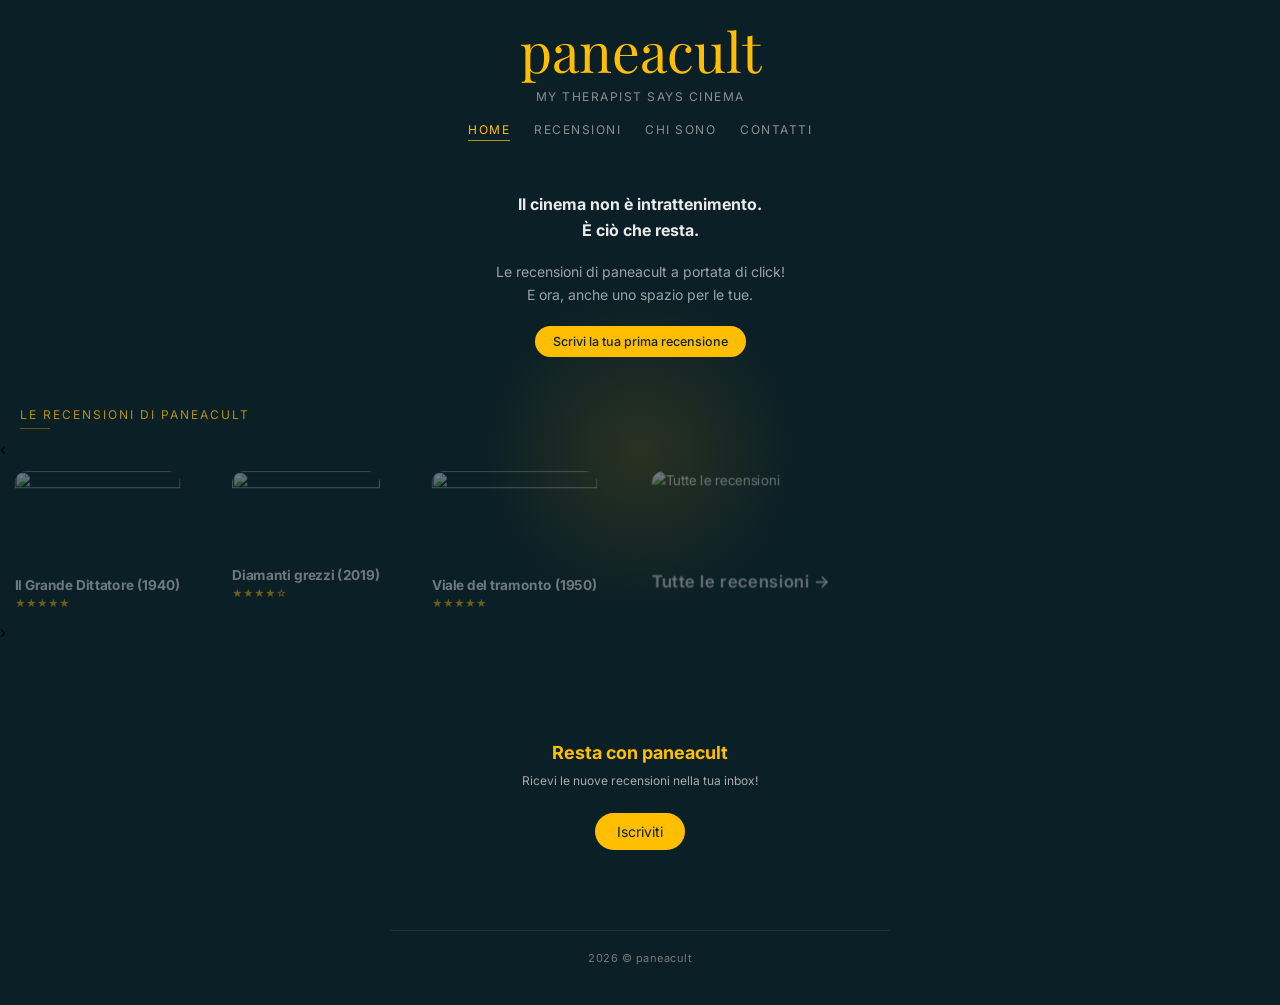
==== index.html @ af1a0826 "Update index.html" ====
<!DOCTYPE html>
<html lang="it">
<head>
<meta charset="UTF-8">
<meta name="viewport" content="width=device-width, initial-scale=1.0">

<title>paneacult</title>
  
<link rel="stylesheet" href="style.css?v=999">
  
<link rel="stylesheet" href="https://cdnjs.cloudflare.com/ajax/libs/font-awesome/6.5.0/css/all.min.css">
<link href="https://fonts.googleapis.com/css2?family=Playfair+Display:wght@300;400;600&family=Inter:wght@300;400&display=swap" rel="stylesheet">
<!-- Open Graph -->
<meta property="og:title" content="paneacult – scrittura e cinema">
<meta property="og:description" content="Recensioni cinematografiche tra estetica, emozioni e attualità.">
<meta property="og:image" content="https://paneacat.github.io/paneacult.github.io/logo.png">
<meta property="og:url" content="https://paneacat.github.io/paneacult.github.io/index.html">
<meta property="og:type" content="website">
  
<link rel="manifest" href="manifest.json">
<meta name="theme-color" content="#0b1f26">
<meta name="apple-mobile-web-app-capable" content="yes">
<meta name="apple-mobile-web-app-status-bar-style" content="black-translucent">
  
<!-- Twitter (usato anche da alcune app) -->
<meta name="twitter:card" content="summary_large_image">
</head>

<body class="home">

<!-- HEADER -->
<header class="site-header">
  <a href="index.html" class="logo">paneacult</a>
  <p class="logo-subtitle">my therapist says cinema</p>

  <nav class="menu">
    <a href="index.html"class="active">Home</a>
    <a href="archivio.html">Recensioni</a>
    <a href="featured.html">Chi sono</a>
    <a href="contatti.html">Contatti</a>
  </nav>
</header>

<!-- BANNER -->

<section class="hero">
  <div class="container">
  <h1>
      Il cinema non è intrattenimento.<br>
      È ciò che resta.
    </h1>

    <p class="hero-sub">
      Le recensioni di paneacult a portata di click!<br>
      E ora, anche uno spazio per le tue.
    </p>

    <div class="hero-cta">
      <a href="#">Scrivi la tua prima recensione</a>
    </div>

  </div>
</section>

  <p class="section-label">Le recensioni di paneacult</p>
  
<!-- SLIDER -->
<div class="slider-area">
  <button class="slider-btn prev">‹</button>
  <div class="slider" id="slider">

    <!-- CARD 1 -->
    <a href="dittatore.html" class="slide-card">
      <img src="img/dittatore.png">
      <div class="slide-info">
        <h3>Il Grande Dittatore (1940)</h3>
        <p>★★★★★</p>
      </div>
    </a>

    <!-- CARD 2 -->
    <a href="uncut.html" class="slide-card">
      <img src="img/uncut.png">
      <div class="slide-info">
        <h3>Diamanti grezzi (2019)</h3>
        <p>★★★★☆</p>
      </div>
    </a>

    <!-- CARD 3 -->
    <a href="tramonto.html" class="slide-card">
      <img src="img/viale-del-tramonto.jpg">
      <div class="slide-info">
        <h3>Viale del tramonto (1950)</h3>  
        <p>★★★★★</p>
      </div>
    </a>

    <!-- CARD 4 -->  
  <a href="archivio.html" class="slide-card slide-card-cta">
  <img src="img/cinema.png" alt="Tutte le recensioni">

  <div class="cta-overlay">
    <span>Tutte le recensioni →</span>
  </div>
  </a>
    </div>
  <button class="slider-btn next">›</button>
</div>
  </div>


<!-- NEWSLETTER -->
<div class="container">
  <section class="newsletter">
    <div class="newsletter-inner">
      <h2>Resta con paneacult</h2>
      <p>Ricevi le nuove recensioni nella tua inbox!</p>
      <a href="#" class="newsletter-btn">Iscriviti</a>
    </div>
  </section>
</div>

<!-- FOOTER -->
<footer>
  <p>2026 © paneacult</p>
</footer>

<script src="script.js"></script> 

</body>
</html>
---- style.css ----
html {
overflow-y: scroll;
-webkit-font-smoothing: antialiased;
-moz-osx-font-smoothing: grayscale;
}

/* ===== RESET ===== */

*,
*::before,
*::after {
  box-sizing: border-box;
  margin: 0;
  padding: 0;
}

/* Evita comportamenti strani delle immagini */
img {
  max-width: 100%;
  display: block;
}

/* Rimuove stile liste */
ul, ol {
  list-style: none;
}

/* Rimuove stile bottoni */
button {
  background: none;
  border: none;
  font: inherit;
  cursor: pointer;
}

/* ===== VAR ===== */
:root {
--bg: #0b1f26;
--gold: #ffbf00;
--text: #eaeaea;
--muted: #aaa;
}  

.home-intro {
  padding: 20px;
  margin-top: 10px; /* 👈 prima era più lontano */
}

.home-intro h2 {
  font-family: 'Playfair Display', serif;
  font-size: 22px;
  color: var(--text);
}

.home-intro p {
  font-size: 12px;
  letter-spacing: 2px;
  color: var(--gold);
  margin-top: 6px;
}
.home-cinema {
  margin: 0 auto;
  max-width: 1200px; /* prima 1100 */
  margin-top: 40px;
  margin-left: auto;
  margin-right: auto;
  }

.hero {
  text-align: center;
  padding: 0 20px;
  margin: 20px auto 30px;
}

.hero h1 {
  font-size: 16px;
  line-height: 1.6;
  text-align: center;
}
.hero .container {
  display: flex;
  flex-direction: column;
  align-items: center;
}

/* sottotesto */
.hero-sub {
  margin-top: 18px;
  max-width: 420px;
  font-size: 14px;
  color: #9aa3a8;
  line-height: 1.6;
  text-align: center;
}

/* bottone */
.hero-cta {
  margin-top: 20px;
  display: flex;
  justify-content: center;
}
.hero p {
  text-align: center;
}


.hero-cta a {
  display: inline-block;
  padding: 8px 18px;
  font-size: 12.5px;
  border-radius: 20px;
  background: var(--gold);
  color: #0b1f26;
  font-weight: 500;
  text-decoration: none;
}

.hero-cta:hover {
  transform: translateY(-2px);
  background: #ffd54a;
}

.section-label {
  margin-top: 50px;
  margin-bottom: 10px;

  padding-left: 20px;

  font-size: 12px;
  letter-spacing: 2px;
  text-transform: uppercase;

  color: var(--gold);
  opacity: 0.7;
}

.section-label::after {
  content: "";
  display: block;
  width: 30px;
  height: 1px;
  background: var(--gold);
  margin-top: 6px;
  opacity: 0.5;
}

/* ===== SLIDER ===== */
.slider {
  display: flex;
  gap: 24px;
  overflow-x: auto;
  scroll-snap-type: x mandatory;  
  scroll-behavior: smooth;
  -webkit-overflow-scrolling: touch;
}
.slider-wrapper {
  overflow: visible; /* 🔥 non hidden */
}

.slider::-webkit-scrollbar {
  display: none;
}

.slide-info {
  margin-top: 14px;
}

.slide-info h3 {
  font-size: 16px;
  color: #ffffff; /* 👈 bianco */
  margin-top: 12px; /* 👈 stacca dall'immagine */
}

.slide-info p {
  font-size: 12px;
  color: var(--gold); /* 👈 giallo */
  margin-top: 4px;
}

/* CARD */
.slide-card,
.slide-card-cta {
  scroll-snap-align: center;
  transition: all 0.4s ease;
}

/* CINEMA EFFECT */
.slide-card,
.slide-card-cta {
  opacity: 0.4;
  transform: scale(0.85);
}

.slide-card.is-active,
.slide-card-cta.is-active {
  opacity: 1;
  transform: scale(1);
  z-index: 2;
}

/* IMMAGINI */
.slide-card img,
.slide-card-cta img {
  width: 100%;
  aspect-ratio: 16 / 9;
  object-fit: cover;
  border-radius: 14px;
}
.slide-card-cta .cta-overlay {
  font-size: 20px;
  font-weight: 600;
  letter-spacing: 0.5px;
  backdrop-filter: blur(2px);
}


/* ===== BASE ===== */
body {
font-family: 'Inter', sans-serif;
background: var(--bg);
color: var(--text);
padding-top: 13px;
}

/* ===== LINK ===== */
a {
text-decoration: none;
color: var(--text);
}

a:hover {
color: var(--gold);
}

/* ===== HEADER ===== */

.site-header {
position: relative;
z-index: 10;
padding-bottom: 15px;
}

.menu {
flex-wrap: wrap;
}

.logo {
font-family: 'Playfair Display', serif;
font-size: 55px;
color: var(--gold);
display: block;
text-align: center;
margin: 0 auto 18px;
  margin-bottom: 14px;
}

.menu {
display: flex;
justify-content: center;
gap: 24px;
margin-bottom: 20px;
}

.menu a {
font-size: 12px;
letter-spacing: 1.5px;
color: var(--muted);
text-transform: uppercase;
position: relative;
opacity: 0.8;
}

.menu a.active {
color: var(--gold);
opacity: 1;
}

.subtitle {
  font-weight: 300;
  max-width: 520px;
  margin: 8px 0 16px;
  letter-spacing: 0.2px;
  font-size: 16px;
  line-height: 1.4;
  color: #9aa3a8;
  margin-top: 8px;
}

.series {
  font-size: 0.85rem;
  letter-spacing: 2px;
  text-transform: uppercase;
  color: var(--gold);
  opacity: 0.8;
  margin-bottom: 18px;
}

.empty-state {
  display: none;
  text-align: center;
  margin: 120px auto 80px;
  padding: 0 20px;
  font-family: 'Playfair Display', serif;
  font-size: 18px;
  line-height: 1.6;
  color: #ddd;
  letter-spacing: 0.3px;
  opacity: 0;
  filter: blur(6px);
  transform: translateY(10px);
  transition: 
    opacity 0.6s ease,
    filter 0.6s ease,
    transform 0.6s ease;
}

/* quando appare */
.empty-state.show {
  opacity: 1;
  filter: blur(0);
  transform: translateY(0);
}

/* stellina */
.empty-state .star {
  color: var(--gold);
  margin-left: 8px;
  text-shadow:
    0 0 6px rgba(255,191,0,0.4),
    0 0 14px rgba(255,191,0,0.25);
}

.menu a.active::after {
content: "";
position: absolute;
height: 1px;
width: 100%;
background: var(--gold);
bottom: -4px;
left: 0;
opacity: 0.7;
}

.menu a:hover {
color: var(--gold);
}

.menu a:hover::after {
content: "";
position: absolute;
height: 1px;
width: 100%;
background: var(--gold);
bottom: -4px;
left: 0;
opacity: 0.7;
}

.menu a::after {
content: "";
position: absolute;
height: 1px;
width: 0;
background: var(--gold);
bottom: -4px;
left: 0;
transition: 0.3s;
}

.social {
display: flex;
justify-content: center;
gap: 16px;
margin: 15px 0;
}

.social a:hover {
color: var(--gold);
transform: translateY(-2px);
}

.section {
  margin-top: 40px;
  margin-bottom: 40px;
}

.genre-bar {
  border: none;
  padding: 0;
  margin: 16px 0 28px;
  font-size: 13px;
  text-transform: uppercase;
  letter-spacing: 1px;
  color: #888;
  opacity: 0.7;
}

.genre-bar::before {
  content: "Genere — ";
  color: #555;
}

.hero::before 
{content: "";
position: absolute;
width: 320px;
height: 320px;
border-radius: 50%;
pointer-events: none;
background: radial-gradient(
circle,
rgba(255,191,0,0.12) 0%,
transparent 70%
);
top: 50%;
left: 50%;
transform: translate(-50%, -50%);
z-index: 0;
}
.
/* ===== GRID ===== */
.grid {
display: grid;
gap: 40px;
margin-top: 20px;
}

/* ===== FILTRI ===== */

.filtri {
  display: flex;
  flex-direction: column;
  align-items: center;
  gap: 14px;
  margin: 30px auto;
}

/* righe */
.filtri-row {
  display: flex;
  justify-content: center;
  gap: 12px;
  flex-wrap: wrap;
  width: 100%;
  max-width: 900px; /* 🔥 fondamentale */
}

/* bottoni */
.filtro {
  padding: 8px 16px;
  font-size: 12px;
  border-radius: 999px;
  background: transparent;
  color: #aaa;
  border: 1px solid rgba(255,255,255,0.25);
  transition: all 0.2s ease;
}

.filtro.attivo {
  background: var(--gold);
  color: #0b1f26;
  border-color: var(--gold);
}

.filtro:not(.attivo):hover {
  border-color: var(--gold);
  color: var(--gold);
  background: rgba(255,191,0,0.1);
}
/* ===== CARD ===== */
.card {
  position: relative;
  margin: 0;
  border-radius: 0; /* 🔥 via curve */
  background: transparent;
  box-shadow: none;
}

.card img {
  width: 100%;
  object-fit: cover;
}
.card::after {
  display: none;
  content: "";
  position: absolute;
  inset: 0;
  background: linear-gradient(
    to top,
    rgba(0,0,0,0.7),
    rgba(0,0,0,0.1)
  );
  z-index: 1; /* 🔥 fondamentale */
}

/* quando sparisce */
.card.hide {
  opacity: 0;
  transform: translateY(10px);
  pointer-events: none;
  display: none;
}

/* quando appare */
.card.show {
  opacity: 1;
  transform: translateY(0);
}

/* hover */

.card:hover img {
transform: scale(1.03);
}

.card:hover .card-info h3 {
opacity: 0.85;
transform: translateY(-2px);
transition: 0.2s ease;
}

.card:hover p {
color: #ccc;
}

/* ===== CARD TEXT ===== */
.card-info {
  position: static; 
  bottom: 12px;   /* 🔥 invece di margin-bottom */
  left: 12px;
  z-index: 2;
  color: white;
  margin-top: 6px;
  text-align: left;
  padding-top: 0;
}

/* TITOLO */
.card-info h3 {
  margin: 0; /* 🔥 reset totale */
  margin-bottom: 2px; /* attaccato al regista */
  line-height: 1.2;
}

/* REGISTA */
.card-info p {
  margin: 0;
  margin-top: 0; /* 🔥 niente stacco */
  line-height: 1.2;
  color: var(--gold);
}

/* ===== LAYOUT ===== */
.container {
max-width: 1100px;
margin: 0 auto;
padding: 0 20px;
margin-bottom: 6px;
overflow: visible;
}


.archivio-grid {
  display: grid;
  grid-template-columns: repeat(3, 1fr); /* 🔥 TRE IN FILA */
  gap: 24px;
}

.archivio-grid .card img {
  aspect-ratio: 1 / 1; /* 🔥 quadrato */
  border-radius: 10px;
}

.archivio-grid h3 {
font-weight: 500;
color: var(--gold);
margin-top: 10px;
}

.archivio-grid p {
font-size: 14px;
color: #aaa;
}


.archivio-grid .card {
  position: relative;
  display: block;
}

/* TOGLI OVERLAY CINEMATICO */
.archivio-grid .card::after {
  display: none;
}

/* TESTO TORNA SOTTO */
.archivio-grid .card-info {
  position: static;
  margin-top: 8px;
}

/* STELLINE SOPRA AL TESTO */
.archivio-grid .rating {
  position: static;
  margin-top: 6px;
  margin-bottom: 4px;
}

.archivio-grid .card img {
width: 100%;
aspect-ratio: 1 / 1;
object-fit: cover;
border-radius: 10px;
}

.contact-container::before {
content: "";
display: block;
width: 40px;
height: 1px;
background: var(--gold);
margin: 0 auto 20px;
opacity: 0.6;
}


.contact-intro {
font-family: 'Playfair Display', serif;
font-size: 22px;
color: var(--gold);
margin-bottom: 10px;
letter-spacing: 0.5px;
}

.contact-sub {
font-size: 18px;
color: #aaa;
margin-bottom: 20px;
}

.contact-email {
display: inline-block;
margin: 25px 0;
font-size: 16px;
color: var(--gold);
border-bottom: 1px solid rgba(255,191,0,0.4);
padding-bottom: 2px;
transition: 0.2s ease;
}

.contact-email:hover {
border-color: var(--gold);
}

.contact-mail::after {
content: "";
position: absolute;
left: 0;
bottom: -2px;
width: 0;
height: 1px;
background: var(--gold);
transition: width 0.3s ease;
}

.contact-mail:hover::after {
width: 100%;
}

.contact-extra {
margin-top: 20px;
font-size: 18px;
color: #777;
}
.contact-extra a {
color: var(--gold);
text-decoration: none;
border-bottom: 1px solid rgba(255,191,0,0.3);
transition: 0.2s ease;
}

.contact-extra a:hover {
border-color: var(--gold);
}
.contact-container {
margin: 130px auto 60px;
text-align: center;

}

/* ===== NEWSLETTER ===== */

.newsletter {
margin: 100px auto 80px;
padding: 0 20px;
text-align: center;
}

.newsletter-inner {
max-width: 420px;
margin: 0 auto;
display: flex;
flex-direction: column;
align-items: center;
}

.newsletter h2 {
color: var(--gold);
font-size: 18px;
margin-bottom: 10px;
}

.newsletter p {
font-size: 12px;
color: #aaa;
margin-bottom: 25px;
}

.newsletter-btn {
display: inline-block;
padding: 10px 22px;
border-radius: 24px;
background: var(--gold);
color: #0b1f26;
font-size: 14px;
}

/* link archivio */
.newsletter-link {
margin-top: 20px;
}

.newsletter-link a {
font-size: 13px;
color: #aaa;
}

.newsletter-link a:hover {
color: var(--gold);
}

footer {
margin: 60px auto 30px;
padding: 20px 20px 10px;
text-align: center;
font-size: 11px;
color: #777;
letter-spacing: 0.5px;
border-top: 1px solid rgba(255,255,255,0.08);
max-width: 500px;
}

.review-hero {
  border-radius: 16px;
  position: relative;
}

.review-hero img {
  width: 100%;
  height: 320px;
  object-fit: cover;
  display: block;
}

.review-hero::after {
  content: "";
  position: absolute;
  bottom: 0;
  left: 0;
  width: 100%;
  height: 60%;
  background: linear-gradient(
    to bottom,
    rgba(11, 31, 38, 0) 0%,
    rgba(11, 31, 38, 0.9) 100%
  );
}

.review-container {
  max-width: 900px; /* uguale alla barra */
  margin: 0 auto;
  padding: 0 24px;
  margin-top: 20px;
}

.review-container h1 {
font-family: 'Playfair Display', serif;
font-size: 28px;
color: var(--gold);
margin-top: 13px;
}

.review-container p {
  margin-bottom: 18px;
}
.review-container .back-archivio {
  text-align: center;
}

.meta {
  margin-top: 6px;
  margin-bottom: 4px;
  font-size: 14px; 
  color: #aaa;
}

.genere {
  margin-bottom: 10px;
 font-size: 13px; 
  font-size: 11px;
  border-radius: 999px;
  border: 1px solid rgba(255,255,255,0.2);
  color: #777;
  transition: 0.2s;
  padding: 9px 18px;
}

.genere.attivo {
  background: var(--gold);
  color: #0b1f26;
  border-color: var(--gold);
}

.genere:not(.attivo):hover {
  color: var(--gold);
  border-color: var(--gold);
}
.review-text {
max-width: 650px;
  font-size: 17px;
  line-height: 1.9;
  color: #ddd;
  }

.review-text p {
margin-bottom: 20px;
}

/* ===== HOME CINEMATICA ===== */
.home .card {
  padding-bottom: 10px;
  border-bottom: 1px solid rgba(255,255,255,0.05);
  margin-bottom: 20px;
}
.home-grid {
 gap: 30px;
  max-width: 700px;
  margin: 0 auto;
}

.home .card img {
  aspect-ratio: 16 / 9; /* 🎬 cinematico */
  border-radius: 12px;
}

.home-grid .card img {
border-radius: 6px
}

.home .card-info h3 {
font-size: 22px;
}

.home .card-info p {
font-size: 14px;
}

.review-rating {
  position: static;
  bottom: 45px;
  left: 16px;
  z-index: 2;
  color: var(--gold);
  font-size: 16px;
  margin: 10px 0 20px;
  letter-spacing: 2px;
}

.rating {
  margin-top: 6px;
  margin-bottom: 4px; /* 🔥 meno spazio sotto */
  display: block;
  color: var(--gold);
}

.firma-review {
  margin: 22px 0 28px;
}

.firma-review img {
width: 240px; /* 👈 più grande */
  max-width: 80%;
  display: block;
  opacity: 0.9;
  filter: brightness(0) invert(1);
}

.back-archivio {
  text-align: center;
  margin: 25px 0 10px;
}

.back-archivio a {
  display: inline-block;
  font-size: 13px;
  color: #888;
  border-bottom: 1px solid rgba(255,255,255,0.2);
  padding-bottom: 2px;
}

.back-archivio a:hover {
color: var(--gold);
border-color: var(--gold);
}

.about {
  max-width: 1000px;
  margin: 80px auto;
  padding: 0 20px;
  align-items: center;
  gap: 60px;
}

.about img {
width: 100%;
max-width: 200px;
display: block;
margin: 30px auto;
}
  
.about-hero img {
  width: 200px;
  height: 200px;
  object-fit: cover;
  object-position: center 25%;
  border-radius: 50%;
  transform: translateY(20px); /* 👈 QUI */
  filter: grayscale(100%);
  transition: 0.3s ease;
  box-shadow:
    0 0 25px rgba(255,191,0,0.2),
    0 0 60px rgba(255,191,0,0.08);
}
  
.about-hero img:hover {
filter: grayscale(0%);
box-shadow:
0 0 30px rgba(255,191,0,0.25),
0 0 80px rgba(255,191,0,0.1);
}
  
.about-grid {
  display: grid;
  grid-template-columns: 220px 1fr;
  gap: 40px;
  align-items: center;
  max-width: 800px;
  margin: 60px auto 0;
}

.about-hero {
  display: flex;
  justify-content: center;
}

.about-container {
  display: flex;
  flex-direction: column;
  justify-content: flex-end;
}

.about-container p {
font-size: 14px;
line-height: 1.6;
color: #aaa;
margin-bottom: 10px;
}

  
.about-container .intro {
  color: var(--gold);
  font-size: 18px;
  line-height: 1.4;
  margin-bottom: 16px;
}

/* nome */
.about-container .firma {
color: #fff;
}

.about-container .line {
  display: inline-block;
  margin-top: 4px;
}

.about-container p:last-of-type {
margin-bottom: 4px;
}

.firma-manifesto {
margin: 100px auto 0;
max-width: 600px;
margin-top: 20px !important;
}

/* FIRMA centrata */
.firma-img {
display: block;
filter: brightness(0) invert(1);
transform: rotate(-1deg);
margin: 6px auto 0;
margin-top: 0 !important;
  opacity: 0.8;
  width: 240px;   /* 👈 aumenta qui */
  max-width: 80%;
}

.firma-manifesto p {
font-family: 'Playfair Display', serif;
font-size: 20px;
line-height: 1.6;
margin-bottom: 20px;
}

/* firma */
.firma-manifesto span {
display: block;
font-size: 14px;
color: var(--gold);
opacity: 0.8;
letter-spacing: 1px;
}
.social-icon img {
width: 18px;
opacity: 0.8;
transition: 0.2s;
}

.social-icon img:hover {
opacity: 1;
}
.end-link {
text-align: center;
margin: 60px 0 20px;  
font-size: 18px;
  letter-spacing: 1px;
  color: #aaa;
}

.end-link a {
font-size: 13px;
color: #aaa;
border-bottom: 1px solid rgba(255,255,255,0.2);
transition: 0.2s ease;
}

.end-link a:hover {
color: var(--gold);
border-color: var(--gold);
}
/* stato iniziale nascosto */
.card.hidden {
opacity: 0;
transform: translateY(20px);
}

/* animazione quando appare */
.card.show {
opacity: 1;
transform: translateY(0);
transition: opacity 0.5s ease, transform 0.5s ease;
}

.load-more {
  display: flex;
  justify-content: center; /* 🔥 centrato */
  margin: 30px 0 10px;
}

#loadMoreBtn {
background: transparent;
border: 1px solid rgba(255,255,255,0.2);
color: #aaa;
padding: 8px 16px;
font-size: 12px;
border-radius: 20px;
transition: 0.2s ease;
}

#loadMoreBtn:hover {
border-color: var(--gold);
color: var(--gold);
}

.watch {
  margin-bottom: 20px;
  font-size: 15px;
}

.watch a {
  display: inline-block;
  margin-left: 6px;
  padding: 4px 12px;
  border-radius: 14px;
  background: rgba(255,191,0,0.15);
  color: var(--gold) !important;
  font-size: 13px;
  transition: 0.2s ease;
}

.watch a:hover {
  background: rgba(255,191,0,0.25);
}

.review-hero::after {
  content: none !important;
}

.logo {
  margin-bottom: 6px; /* 👈 prima era tipo 14px */
}

.logo-subtitle {
  text-align: center;
  font-size: 12px;
  letter-spacing: 1.5px;
  text-transform: uppercase;
  color: var(--muted);
  margin-top: -4px; /* avvicina al titolo */
  margin-bottom: 18px;
  opacity: 0.8;
}

.hero-kicker {
  text-align: center;
  font-size: 13px;
  letter-spacing: 2px;
  text-transform: uppercase;
  color: var(--gold);
  opacity: 0.8;
  margin-bottom: 12px;
}

.hero-kicker::after {
  content: "";
  display: block;
  width: 40px;
  height: 1px;
  background: var(--gold);
  margin: 8px auto 0;
  opacity: 0.6;
}
/* ===== FILTRI ===== */

.filtri-row.top { 
  margin-bottom: 6px;
}

.filtri-row.bottom {
  max-width: 800px;
}

/* nasconde scrollbar (opzionale) */
.filtri-row.generi::-webkit-scrollbar {
  display: none;
}

.filtri-row.generi .filtro {
  flex: 0 0 auto;
}


/* ===== HOME GRID ===== */

/* Desktop (default) */
.home .home-grid {
  display: grid;
  grid-template-columns: repeat(3, 1fr); /* 3 colonne pulite */
  gap: 20px;
}




/* ===== MOBILE ===== */
@media (max-width: 599px) {

  /* ===== HOME ===== */
.about-grid {
    display: flex;
    flex-direction: column; /* 🔥 impila */
    align-items: center;
    gap: 30px;
  }

  .about-hero {
    justify-content: center;
  }

  .about-hero img {
    transform: none; /* 🔥 toglie spostamento */
    margin-bottom: 10px;
  }

  .about-container {
    text-align: center; /* 🔥 centra testo */
    align-items: center;
    max-width: 300px;
  }

  .about-container p {
    text-align: center;
  }

  .about-container .intro {
    text-align: center;
  }
  
  .menu {
    flex-wrap: wrap;
    gap: 10px;
  }

  .menu a {
    font-size: 10px;
    letter-spacing: 0.8px;
  }

  .home .section {
    padding: 0 14px;
  }

  .site-header {
    padding-top: 15px;
  }

  .break-desktop {
    display: inline;
  }
  .archivio-grid {
    grid-template-columns: repeat(2, 1fr);
    padding: 0 14px;
    display: grid;
    gap: 24px;
  }

  .home .card img {
    width: 100%;
    aspect-ratio: 16 / 9;
    object-fit: cover;
    border-radius: 14px;
  }

  .home .card-info {
    margin-top: 10px;
  }

  .home .card-info h3 {
    font-size: 20px;
    line-height: 1.3;
    color: var(--gold);
  }

  .home .card-info p {
    font-size: 13px;
    opacity: 0.8;
  }

  .card-info {
    margin-top: 12px;
  }

  .archivio-grid .card-info h3 {
    font-size: 14px;
    line-height: 1.3;
  }

  .archivio-grid .card-info p {
    font-size: 11px;
  }

  .rating {
    letter-spacing: 1.5px;
    margin-top: 6px;
    font-size: 15px;
    margin-bottom: 4px;
  }

  .archivio-grid .rating {
    font-size: 11px;
    letter-spacing: 1px;
  }

  .archivio-grid .card img {
    aspect-ratio: 1 / 1;
    object-fit: cover;
    border-radius: 10px;
  }

  /* ===== NEWSLETTER ===== */

  .review-container {
    margin-top: 20px;
    padding: 0 16px;
  }

.logo-subtitle {
  font-size: 10px;
  letter-spacing: 1.5px;
  margin-top: -3px;
  }
  
  .hero-kicker {
  font-size: 10px;
  letter-spacing: 1.5px;
  margin-bottom: 10px;
  }

.filtri-row {
    flex-wrap: nowrap; /* 🔥 niente wrap */
    overflow-x: auto;  /* 🔥 scroll */
    justify-content: flex-start;
    padding-left: 14px;
  }

.filtri-row.bottom {
    flex-wrap: nowrap;
    overflow-x: auto;
    gap: 10px;
    padding-left: 14px;
  }

  .filtri-row.bottom::-webkit-scrollbar {
    display: none;
  }

  .filtri-row.bottom .filtro {
    flex: 0 0 auto;
  }

.filtri-row::-webkit-scrollbar {
    display: none;
  }

  .filtro {
    flex: 0 0 auto; /* 🔥 fondamentale */
  }

  .slider {
  scroll-padding-left: 16px;
  scroll-padding-right: 16px;
  padding-left: 16px;
  padding-right: 16px;
  gap: 16px;
  }
  
   .slide-card-cta:active {
    transform: scale(0.97);
  }
  
  .slide-card {
  opacity: 1;
}

.slide-card-cta {
  flex: 0 0 88%;
}
  
.slide-card:hover,
  .slide-card-cta:hover {
    transform: none;
  }
  
.slide-card-cta:hover .cta-overlay {
    background: rgba(11,31,38,0.55);
}
  
.slide-card-cta .cta-overlay {
  font-size: 20px;
  padding: 0 10px;
}
  .slide-card,
  .slide-card-cta {
    flex: 0 0 85%;
    opacity: 1;
    transform: none;
  }
  }
  /* evita layout “schiacciato” */
.container,
.section {
  width: 100%;
  max-width: 1200px;
  margin: 0 auto;
}

/* centratura contenuti ma con respiro */
body {
  omediaverflow-x: hidden;
}
}

/* ===== DESKTOP ===== */
@media (min-width: 900px) {

.break-desktop {
    display: block;
}
.menu a {
font-size: 13.5px;   
letter-spacing: 1.8px;
}
.archivio-grid {
  grid-template-columns: repeat(3, 1fr);
    max-width: 1250px; /* 🔥 più grande */
    margin: 0 auto;
    gap: 30px;
}
.archivio-grid .card img {
  aspect-ratio: 1 / 1;
}
  .archivio-grid .card-info h3 {
  font-size: 16px;
}

.archivio-grid .card-info p {
  font-size: 13px;
}

  .about-grid {
  display: grid;
  grid-template-columns: 220px 1fr;
  gap: 40px;
  align-items: center;
}

.about-container {
  margin: 0;
  margin-top: 40px;
  display: flex;
  flex-direction: column;
  justify-content: flex-end;
  height: 100%;
  max-width: 500px;
  text-align: left; /* 👈 TESTO ALLINEATO A SINISTRA */
}
  .about-hero {
  display: flex;
  justify-content: flex-start; /* 👈 SINISTRA */
   height: 100%;
  }
  
.about-hero img {
  width: 200px;
  height: 200px;
  object-fit: cover;
  object-position: center 25%; /* 🔥 faccia centrata */
  border-radius: 50%;
  margin: 0; /* 🔥 allineata al testo */
  filter: grayscale(100%);
  transition: 0.3s ease;
  box-shadow:
    0 0 25px rgba(255,191,0,0.2),
    0 0 60px rgba(255,191,0,0.08);
}

.about-hero img:hover {
  filter: grayscale(0%);
}
  
  
  .about-container p {
  margin-bottom: 12px;
  }

  .subtitle {
    max-width: 520px;
    font-size: 1.1rem;
  }
/* HOME → cinematica */
  
.home-grid {
    max-width: 1200px; /* 🔥 più presenza */
    margin: 0 auto;
    gap: 60px;
}
.home .card {
  margin-bottom: 10px;
}
  .home .card img {
    width: 100%;
    object-fit: cover;
    border-radius: 14px;
     aspect-ratio: 24/9;
    object-fit: cover;
  }
.hero {
    max-width: 800px;
    margin: 60px auto 80px;
  }

  .hero h1 {
    font-size: 28px;
  }

  .hero-kicker {
    font-size: 14px;
  }
  
.card-info h3 {
font-size: 26px;
color: var(--gold);
}

.card-info p {
font-size: 15px;
}

.rating {
font-size: 15px;
}
  
.site-header {
display: flex;
flex-direction: column;
align-items: center;
padding-top: 15px;
}
  
.newsletter {
  margin-top: 120px;
  }
  
.filtri {
    max-width: none; /* 🔥 IMPORTANTISSIMO */
  align-items: center;
  }
  
 .filtri-grid {
    grid-template-columns: repeat(6, auto); /* 🔥 qui si allinea */
  }

  .filtri-row {
  display: flex;
  justify-content: center;
  gap: 12px;
  flex-wrap: wrap; /* 🔥 TORNA NORMALE */
}

.filtri-row.top {
  margin-bottom: 6px;
}

.filtri-row.bottom {
  max-width: 800px; /* 🔥 controlla la larghezza */
}
  .filtri-row.generi::-webkit-scrollbar {
    display: none;                  /* Chrome */
  }
  
  .filtri-row.generi .filtro {
    flex: 0 0 auto;
}

/* ===== CINEMA DESKTOP ===== */
.slider-area {
  position: relative;
}

.slider {
  display: flex;
  gap: 24px;

  overflow-x: auto;
  scroll-snap-type: x mandatory;
  scroll-behavior: smooth;

  /* 🔥 esce dal container centrato */
  width: 100vw;
  margin-left: calc(50% - 50vw);

  /* 🔥 spazio per centrare la card */
  padding-left: calc(50vw - 200px);
  padding-right: calc(50vw - 200px);
}

.slider::-webkit-scrollbar {
  display: none;
}

.slide-card,
.slide-card-cta {
  display: block;

  flex: 0 0 400px;
  min-width: 400px;

  scroll-snap-align: center;

  opacity: 0.4;
  transform: scale(0.85);
  transition: all 0.35s ease;
}

.slide-card.is-active,
.slide-card-cta.is-active {
  opacity: 1;
  transform: scale(1);
}

/* ===== FRECCE ===== */

.slider-btn {
  position: absolute;
  top: 50%;
  transform: translateY(-50%);

  width: 44px;
  height: 44px;

  border-radius: 50%;
  border: 1px solid rgba(255,255,255,0.2);

  background: rgba(11,31,38,0.85);
  color: var(--gold);

  display: flex;
  align-items: center;
  justify-content: center;

  font-size: 24px;
  cursor: pointer;
  z-index: 5;

  transition: 0.2s;
}

.slider-btn.prev { left: 20px; }
.slider-btn.next { right: 20px; }

.slider-btn:hover {
  background: var(--gold);
  color: #0b1f26;
}
}
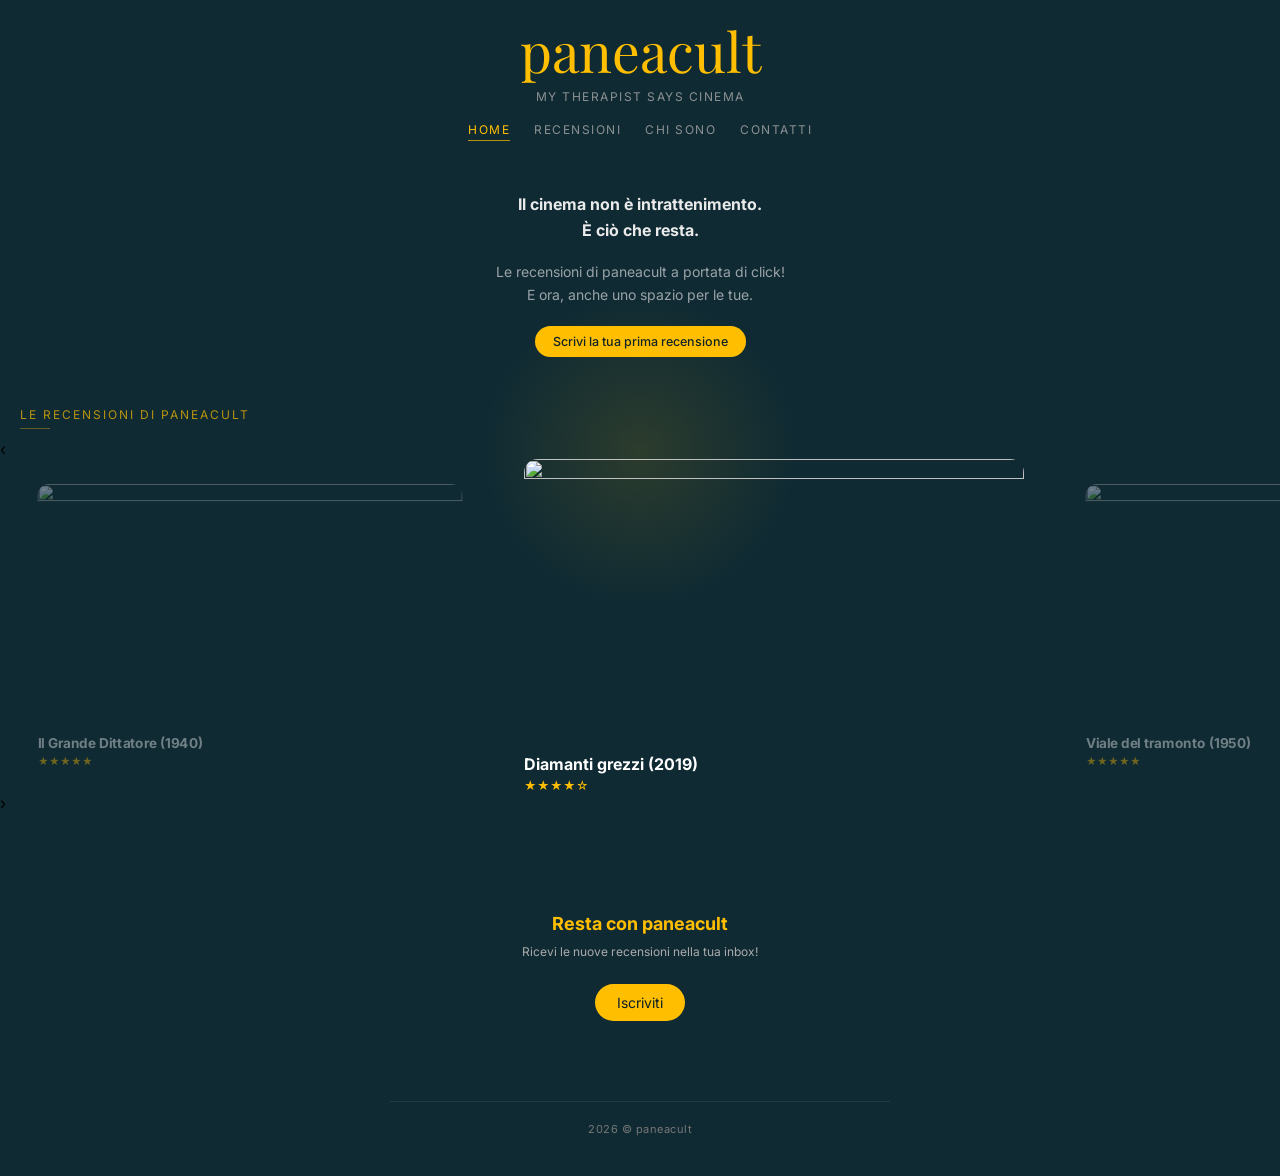
==== commit 751e0cbd: "Refactor slider area in index.html Updated slider area structure in index.html." ====
--- a/index.html
+++ b/index.html
@@ -65,7 +65,7 @@
   <p class="section-label">Le recensioni di paneacult</p>
   
 <!-- SLIDER -->
-<div class="slider-area">
+<div class="slider-wrapper">
   <button class="slider-btn prev">‹</button>
   <div class="slider" id="slider">
 
@@ -120,13 +120,13 @@
     </div>
   </section>
 </div>
-
 <!-- FOOTER -->
 <footer>
   <p>2026 © paneacult</p>
 </footer>
 
 <script src="script.js"></script> 
-
 </body>
 </html>
+
+
--- a/style.css
+++ b/style.css
@@ -152,9 +152,12 @@
   scroll-snap-type: x mandatory;  
   scroll-behavior: smooth;
   -webkit-overflow-scrolling: touch;
+  display: flex;
+  overflow-x: auto;
 }
 .slider-wrapper {
-  overflow: visible; /* 🔥 non hidden */
+  width: 100vw;
+  margin-left: calc(50% - 50vw);
 }
 
 .slider::-webkit-scrollbar {
@@ -182,14 +185,13 @@
 .slide-card-cta {
   scroll-snap-align: center;
   transition: all 0.4s ease;
-}
-
-/* CINEMA EFFECT */
-.slide-card,
-.slide-card-cta {
   opacity: 0.4;
   transform: scale(0.85);
 }
+.slide-card {
+  min-width: 500px;
+}
+/* CINEMA EFFECT */
 
 .slide-card.is-active,
 .slide-card-cta.is-active {
@@ -217,9 +219,9 @@
 /* ===== BASE ===== */
 body {
 font-family: 'Inter', sans-serif;
-background: var(--bg);
 color: var(--text);
 padding-top: 13px;
+  background: #0f2a33;
 }
 
 /* ===== LINK ===== */
@@ -1394,11 +1396,6 @@
   max-width: 1200px;
   margin: 0 auto;
 }
-
-/* centratura contenuti ma con respiro */
-body {
-  omediaverflow-x: hidden;
-}
 }
 
 /* ===== DESKTOP ===== */
@@ -1564,83 +1561,32 @@
 }
 
 /* ===== CINEMA DESKTOP ===== */
-.slider-area {
-  position: relative;
-}
-
 .slider {
-  display: flex;
-  gap: 24px;
-
-  overflow-x: auto;
-  scroll-snap-type: x mandatory;
-  scroll-behavior: smooth;
-
-  /* 🔥 esce dal container centrato */
+    display: flex;
+    gap: 24px;
+    overflow-x: auto;
+    scroll-snap-type: x mandatory;
+  min-width: 700px !important;
+  }
+.slide-card {
+  flex: 0 0 420px;
+}
+  /* 👇 QUESTO È IL FIX VERO */
+  .slider::before,
+  .slider::after {
+    content: "";
+    display: block;
+    flex: 0 0 calc(50% - 210px);
+  }
+
+  .slide-card,
+  .slide-card-cta {
+    flex: 0 0 420px;
+    min-width: 420px;
+    scroll-snap-align: center;
+  }
+  .slider-wrapper {
   width: 100vw;
   margin-left: calc(50% - 50vw);
-
-  /* 🔥 spazio per centrare la card */
-  padding-left: calc(50vw - 200px);
-  padding-right: calc(50vw - 200px);
-}
-
-.slider::-webkit-scrollbar {
-  display: none;
-}
-
-.slide-card,
-.slide-card-cta {
-  display: block;
-
-  flex: 0 0 400px;
-  min-width: 400px;
-
-  scroll-snap-align: center;
-
-  opacity: 0.4;
-  transform: scale(0.85);
-  transition: all 0.35s ease;
-}
-
-.slide-card.is-active,
-.slide-card-cta.is-active {
-  opacity: 1;
-  transform: scale(1);
-}
-
-/* ===== FRECCE ===== */
-
-.slider-btn {
-  position: absolute;
-  top: 50%;
-  transform: translateY(-50%);
-
-  width: 44px;
-  height: 44px;
-
-  border-radius: 50%;
-  border: 1px solid rgba(255,255,255,0.2);
-
-  background: rgba(11,31,38,0.85);
-  color: var(--gold);
-
-  display: flex;
-  align-items: center;
-  justify-content: center;
-
-  font-size: 24px;
-  cursor: pointer;
-  z-index: 5;
-
-  transition: 0.2s;
-}
-
-.slider-btn.prev { left: 20px; }
-.slider-btn.next { right: 20px; }
-
-.slider-btn:hover {
-  background: var(--gold);
-  color: #0b1f26;
-}
-}
+  }
+}
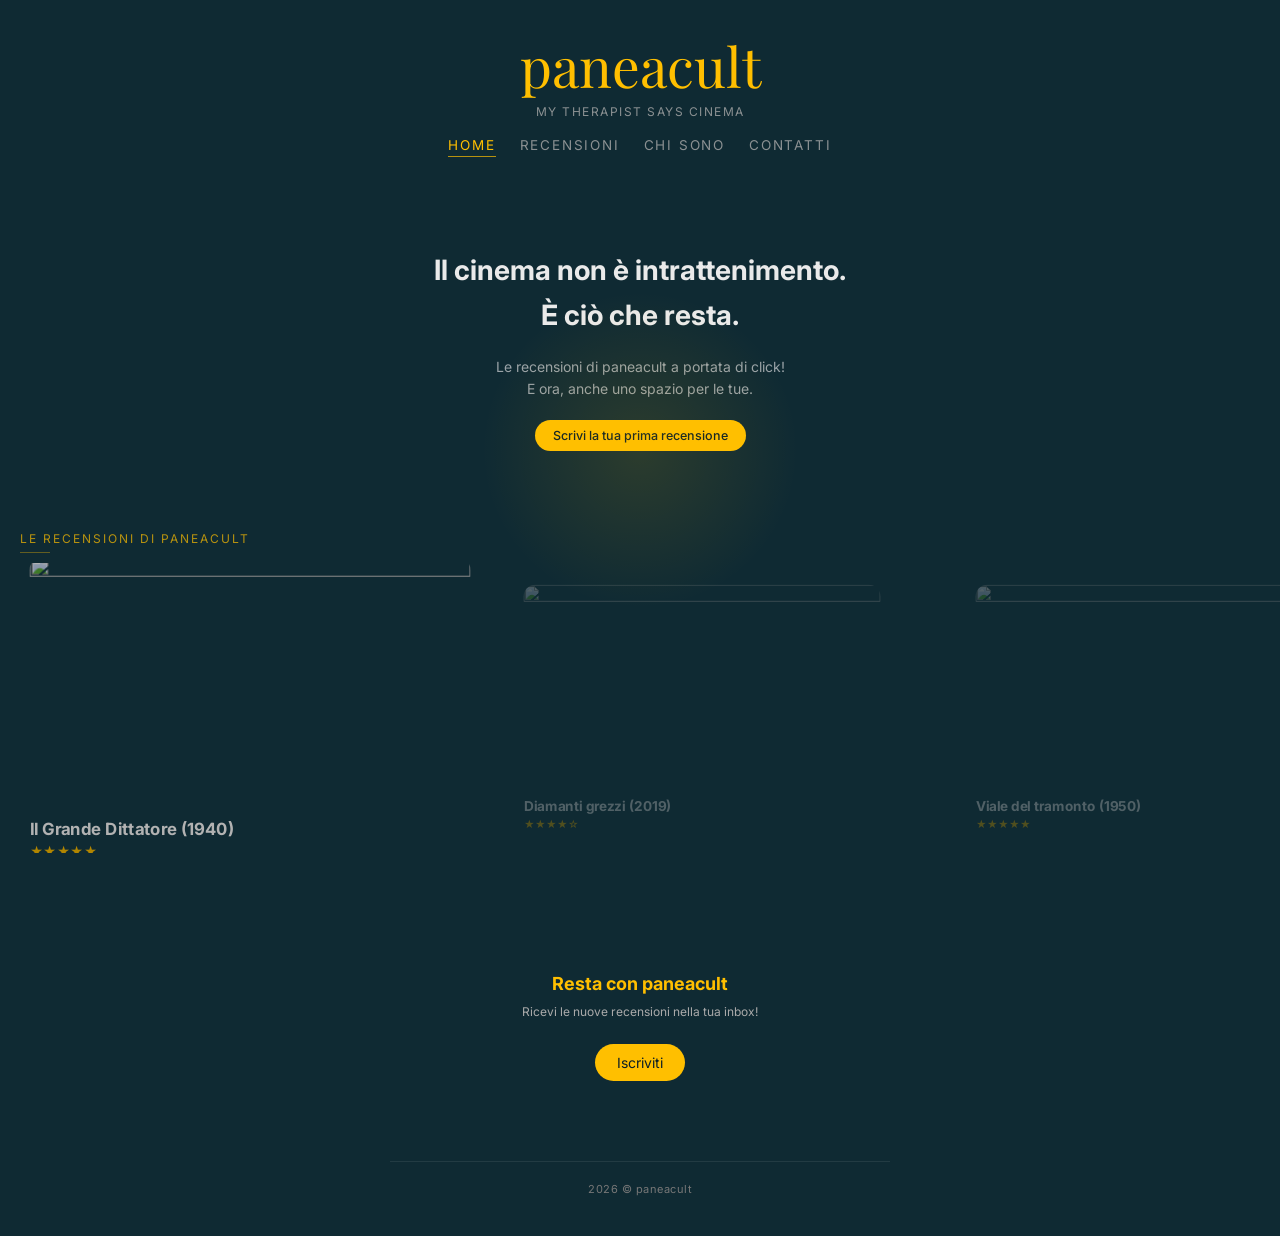
==== commit 7efaf1d4: "Remove link from CARD 4 in index.html" ====
--- a/index.html
+++ b/index.html
@@ -66,7 +66,6 @@
   
 <!-- SLIDER -->
 <div class="slider-wrapper">
-  <button class="slider-btn prev">‹</button>
   <div class="slider" id="slider">
 
     <!-- CARD 1 -->
@@ -97,15 +96,13 @@
     </a>
 
     <!-- CARD 4 -->  
-  <a href="archivio.html" class="slide-card slide-card-cta">
-  <img src="img/cinema.png" alt="Tutte le recensioni">
-
+  <a class="slide-card slide-card-cta">
+  <img src="img/cinema.png">
   <div class="cta-overlay">
     <span>Tutte le recensioni →</span>
   </div>
   </a>
     </div>
-  <button class="slider-btn next">›</button>
 </div>
   </div>
 
@@ -120,6 +117,7 @@
     </div>
   </section>
 </div>
+  
 <!-- FOOTER -->
 <footer>
   <p>2026 © paneacult</p>
--- a/style.css
+++ b/style.css
@@ -151,13 +151,13 @@
   overflow-x: auto;
   scroll-snap-type: x mandatory;  
   scroll-behavior: smooth;
-  -webkit-overflow-scrolling: touch;
-  display: flex;
-  overflow-x: auto;
+  padding-left: max(20px, calc(50vw - 140px));
+  padding-right: max(20px, calc(50vw - 140px));
 }
 .slider-wrapper {
   width: 100vw;
   margin-left: calc(50% - 50vw);
+  position: relative;
 }
 
 .slider::-webkit-scrollbar {
@@ -183,21 +183,16 @@
 /* CARD */
 .slide-card,
 .slide-card-cta {
+  flex: 0 0 420px;
+  min-width: 420px;
+
   scroll-snap-align: center;
-  transition: all 0.4s ease;
-  opacity: 0.4;
-  transform: scale(0.85);
-}
-.slide-card {
-  min-width: 500px;
-}
-/* CINEMA EFFECT */
-
-.slide-card.is-active,
-.slide-card-cta.is-active {
-  opacity: 1;
-  transform: scale(1);
-  z-index: 2;
+
+  opacity: 0.3;
+  transform: scale(0.8);
+  transition: 
+    transform 0.4s ease,
+    opacity 0.4s ease;
 }
 
 /* IMMAGINI */
@@ -1349,46 +1344,38 @@
     flex: 0 0 auto; /* 🔥 fondamentale */
   }
 
-  .slider {
+/* ===== MOBILE SLIDER CLEAN ===== */
+
+.slider {
+  display: flex;
+  gap: 16px;
+
+  padding-left: 16px;
+  padding-right: 16px;
+
+  scroll-snap-type: x mandatory;
   scroll-padding-left: 16px;
   scroll-padding-right: 16px;
-  padding-left: 16px;
-  padding-right: 16px;
-  gap: 16px;
-  }
+}
+
+.slide-card,
+.slide-card-cta {
+  flex: 0 0 85%;   /* 👈 leggermente meno → UX migliore */
+  min-width: 85%;
+
+  scroll-snap-align: center;
+
+  opacity: 1;
+  transform: none;
+}
+
+/* feedback touch */
+.slide-card:active,
+.slide-card-cta:active {
+  transform: scale(0.97);
+}
   
-   .slide-card-cta:active {
-    transform: scale(0.97);
-  }
-  
-  .slide-card {
-  opacity: 1;
-}
-
-.slide-card-cta {
-  flex: 0 0 88%;
-}
-  
-.slide-card:hover,
-  .slide-card-cta:hover {
-    transform: none;
-  }
-  
-.slide-card-cta:hover .cta-overlay {
-    background: rgba(11,31,38,0.55);
-}
-  
-.slide-card-cta .cta-overlay {
-  font-size: 20px;
-  padding: 0 10px;
-}
-  .slide-card,
-  .slide-card-cta {
-    flex: 0 0 85%;
-    opacity: 1;
-    transform: none;
-  }
-  }
+
   /* evita layout “schiacciato” */
 .container,
 .section {
@@ -1563,30 +1550,56 @@
 /* ===== CINEMA DESKTOP ===== */
 .slider {
     display: flex;
-    gap: 24px;
+    gap: 32px;
     overflow-x: auto;
     scroll-snap-type: x mandatory;
-  min-width: 700px !important;
-  }
-.slide-card {
-  flex: 0 0 420px;
-}
-  /* 👇 QUESTO È IL FIX VERO */
-  .slider::before,
-  .slider::after {
-    content: "";
-    display: block;
-    flex: 0 0 calc(50% - 210px);
+    padding-left: 40px;
+  padding-right: 40px;
+  position: relative;
+  scroll-padding-left: 40px;
+scroll-padding-right: 40px;
+  scroll-behavior: smooth;
+  }
+
+  .slider::-webkit-scrollbar {
+    display: none;
   }
 
   .slide-card,
   .slide-card-cta {
     flex: 0 0 420px;
-    min-width: 420px;
     scroll-snap-align: center;
-  }
-  .slider-wrapper {
-  width: 100vw;
-  margin-left: calc(50% - 50vw);
-  }
-}
+
+    opacity: 0.4;
+    transform: scale(0.85);
+    transition: all 0.4s ease;
+  filter: brightness(0.7);
+}
+
+  /* 👇 HOVER = PROTAGONISTA */
+  .slide-card:hover {
+    opacity: 1;
+    z-index: 2;
+    filter: brightness(1);
+    transform: none;
+  }
+
+  /* 👇 VICINE AL MOUSE */
+  .slider:hover .slide-card:not(:hover) {
+    opacity: 0.3;
+    transform: scale(0.9);
+  }
+  .slide-card img {
+  transition: transform 0.4s ease;
+}
+
+.slide-card:hover img {
+  transform: scale(1.08);
+}
+  /* 👇 card attiva di default */
+.slide-card:first-child {
+  opacity: 1;
+  transform: scale(1.05);
+  z-index: 2;
+}
+}
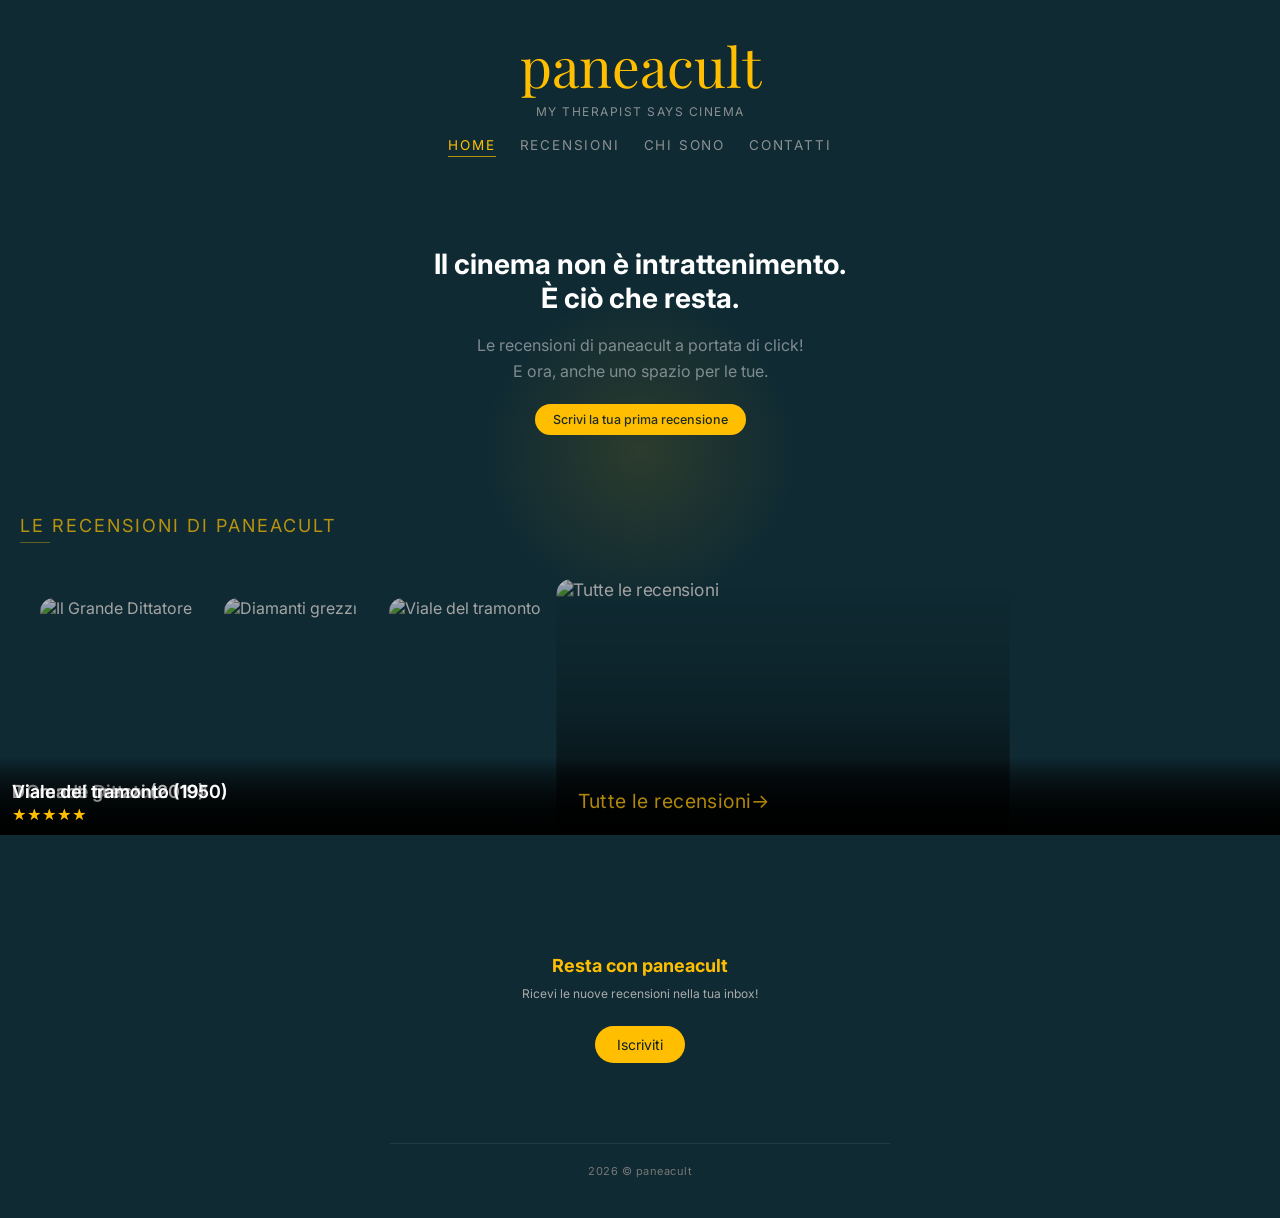
==== commit 20fd3687: "Refactor slider structure and add CTA card" ====
--- a/index.html
+++ b/index.html
@@ -6,7 +6,7 @@
 
 <title>paneacult</title>
   
-<link rel="stylesheet" href="style.css?v=999">
+<link rel="stylesheet" href="style.css?v=8">
   
 <link rel="stylesheet" href="https://cdnjs.cloudflare.com/ajax/libs/font-awesome/6.5.0/css/all.min.css">
 <link href="https://fonts.googleapis.com/css2?family=Playfair+Display:wght@300;400;600&family=Inter:wght@300;400&display=swap" rel="stylesheet">
@@ -66,45 +66,55 @@
   
 <!-- SLIDER -->
 <div class="slider-wrapper">
-  <div class="slider" id="slider">
+  <div class="slider">
 
     <!-- CARD 1 -->
-    <a href="dittatore.html" class="slide-card">
-      <img src="img/dittatore.png">
+    <div class="slide-item">
+      <a href="dittatore.html" class="slide-card">
+        <img src="img/dittatore.png" alt="Il Grande Dittatore">
+      </a>
+
       <div class="slide-info">
         <h3>Il Grande Dittatore (1940)</h3>
         <p>★★★★★</p>
       </div>
-    </a>
+    </div>
 
     <!-- CARD 2 -->
-    <a href="uncut.html" class="slide-card">
-      <img src="img/uncut.png">
+    <div class="slide-item">
+      <a href="uncut.html" class="slide-card">
+        <img src="img/uncut.png" alt="Diamanti grezzi">
+      </a>
+
       <div class="slide-info">
         <h3>Diamanti grezzi (2019)</h3>
         <p>★★★★☆</p>
       </div>
-    </a>
+    </div>
 
     <!-- CARD 3 -->
-    <a href="tramonto.html" class="slide-card">
-      <img src="img/viale-del-tramonto.jpg">
+    <div class="slide-item">
+      <a href="tramonto.html" class="slide-card">
+        <img src="img/viale-del-tramonto.jpg" alt="Viale del tramonto">
+      </a>
+
       <div class="slide-info">
-        <h3>Viale del tramonto (1950)</h3>  
+        <h3>Viale del tramonto (1950)</h3>
         <p>★★★★★</p>
+      </div>
+    </div>
+
+    <!-- CTA (ultima card) -->
+    <a href="archivio.html" class="slide-card slide-card-cta">
+      <img src="img/cinema.png" alt="Tutte le recensioni">
+
+      <div class="cta-overlay">
+        <span>Tutte le recensioni</span>
       </div>
     </a>
 
-    <!-- CARD 4 -->  
-  <a class="slide-card slide-card-cta">
-  <img src="img/cinema.png">
-  <div class="cta-overlay">
-    <span>Tutte le recensioni →</span>
   </div>
-  </a>
-    </div>
 </div>
-  </div>
 
 
 <!-- NEWSLETTER -->
--- a/style.css
+++ b/style.css
@@ -73,10 +73,17 @@
 }
 
 .hero h1 {
+  text-align: center;
+  color: white;
+  font-size: 20px;
+  line-height: 1.2;
+}
+
+.hero p {
   font-size: 16px;
-  line-height: 1.6;
-  text-align: center;
-}
+  opacity: 0.8;
+}
+
 .hero .container {
   display: flex;
   flex-direction: column;
@@ -121,15 +128,14 @@
 }
 
 .section-label {
-  margin-top: 50px;
-  margin-bottom: 10px;
+  margin-top: 60px;
 
   padding-left: 20px;
 
-  font-size: 12px;
+  font-size: 18px;
   letter-spacing: 2px;
   text-transform: uppercase;
-
+  margin-bottom: 13px;
   color: var(--gold);
   opacity: 0.7;
 }
@@ -148,16 +154,26 @@
 .slider {
   display: flex;
   gap: 24px;
-  overflow-x: auto;
   scroll-snap-type: x mandatory;  
   scroll-behavior: smooth;
-  padding-left: max(20px, calc(50vw - 140px));
-  padding-right: max(20px, calc(50vw - 140px));
-}
+  padding-left: 60px;
+  padding-right: 60px;
+  padding-top: 30px !important;
+  overflow-x: auto;
+  overflow-y: visible;
+}
+  
 .slider-wrapper {
   width: 100vw;
   margin-left: calc(50% - 50vw);
   position: relative;
+  overflow: visible;
+  margin-top: 25px;
+}
+
+.slider,
+.slider-wrapper {
+  overflow: visible;
 }
 
 .slider::-webkit-scrollbar {
@@ -165,58 +181,136 @@
 }
 
 .slide-info {
-  margin-top: 14px;
+  position: absolute;
+  bottom: 0;
+  left: 0;
+  right: 0;
+font-family: 'Inter', sans-serif;
+  padding: 12px;
+background: linear-gradient(
+    to top,
+    rgba(0,0,0,0.8),
+    rgba(0,0,0,0)
+  );
+  color: white; /* 🔥 QUESTO RISOLVE */
+  z-index: 2;
 }
 
 .slide-info h3 {
-  font-size: 16px;
   color: #ffffff; /* 👈 bianco */
   margin-top: 12px; /* 👈 stacca dall'immagine */
+  font-size: 18px;
+  font-weight: 600;
 }
 
 .slide-info p {
-  font-size: 12px;
   color: var(--gold); /* 👈 giallo */
   margin-top: 4px;
+  font-size: 14px;
 }
 
 /* CARD */
-.slide-card,
-.slide-card-cta {
+.slide-card {
   flex: 0 0 420px;
   min-width: 420px;
-
+  position: relative;
   scroll-snap-align: center;
-
-  opacity: 0.3;
-  transform: scale(0.8);
-  transition: 
-    transform 0.4s ease,
-    opacity 0.4s ease;
-}
-
-/* IMMAGINI */
-.slide-card img,
+  transform-origin: center bottom;
+  overflow: hidden;
+  border-radius: 14px;
+  opacity: 0.4;
+  transform-origin: center bottom !important;
+  transition: transform 0.4s ease, opacity 0.4s ease;
+}
+
+.slide-card-cta {
+  position: relative;
+  flex: 0 0 420px;
+  min-width: 420px;
+  border-radius: 14px;
+  overflow: hidden;
+
+  cursor: pointer;
+}
+
+/* immagine */
 .slide-card-cta img {
   width: 100%;
+  height: 100%;
+  object-fit: cover;
+  transition: transform 0.4s ease, filter 0.4s ease;
+}
+
+/* overlay elegante */
+.cta-overlay {
+  position: absolute;
+  inset: 0;
+  display: flex;
+  align-items: flex-end;
+  justify-content: flex-start;
+  padding: 20px;
+  background: linear-gradient(
+    to top,
+    rgba(0,0,0,0.75),
+    rgba(0,0,0,0.2),
+    transparent
+  );
+  color: #fcc10e;
+  font-weight: 400;
+  font-size: 18px;
+  letter-spacing: 0.5px;
+  z-index: 2;
+}
+
+/* freccia */
+.cta-overlay span::after {
+  content: " →";
+  transition: transform 0.3s ease;
+  display: inline-block;
+}
+
+/* hover effetto cinema */
+.slide-card-cta:hover img {
+  transform: scale(1.08);
+  filter: brightness(0.8);
+}
+
+.slide-card-cta:hover span::after {
+  transform: translateX(6px);
+}
+
+/* IMMAGINI */
+.slide-card img {
   aspect-ratio: 16 / 9;
+  border-radius: 14px;
+  transition: transform 0.4s ease;
+  width: 100%;
+  height: 100%;
   object-fit: cover;
+  position: relative;
+  z-index: 1;
+  display: block;
+}
+
+.slide-card-cta:hover img {
+  transform: scale(1.05);
+}
+.slide-card:hover img {
+  transform: scale(1.08);
+}
+.slide-card.is-active,
+.slide-card-cta.is-active {
   border-radius: 14px;
-}
-.slide-card-cta .cta-overlay {
-  font-size: 20px;
-  font-weight: 600;
-  letter-spacing: 0.5px;
-  backdrop-filter: blur(2px);
-}
-
+  opacity: 1;
+  transform: scale(1.08);
+  z-index: 2;
+}
 
 /* ===== BASE ===== */
 body {
 font-family: 'Inter', sans-serif;
-color: var(--text);
 padding-top: 13px;
-  background: #0f2a33;
+background: #0f2a33;
 }
 
 /* ===== LINK ===== */
@@ -377,8 +471,8 @@
 }
 
 .section {
-  margin-top: 40px;
   margin-bottom: 40px;
+  margin-top: 80px;
 }
 
 .genre-bar {
@@ -1357,14 +1451,17 @@
   scroll-padding-left: 16px;
   scroll-padding-right: 16px;
 }
-
-.slide-card,
-.slide-card-cta {
+.slide-item {
+    flex: 0 0 85%;
+  }
+
+  .slide-card,
+  .slide-card-cta {
+    min-width: unset;
+    width: 100%;
   flex: 0 0 85%;   /* 👈 leggermente meno → UX migliore */
   min-width: 85%;
-
   scroll-snap-align: center;
-
   opacity: 1;
   transform: none;
 }
@@ -1372,7 +1469,7 @@
 /* feedback touch */
 .slide-card:active,
 .slide-card-cta:active {
-  transform: scale(0.97);
+  transform: scale(1.02);
 }
   
 
@@ -1551,10 +1648,10 @@
 .slider {
     display: flex;
     gap: 32px;
-    overflow-x: auto;
     scroll-snap-type: x mandatory;
     padding-left: 40px;
   padding-right: 40px;
+  padding-top: 30px !important;
   position: relative;
   scroll-padding-left: 40px;
 scroll-padding-right: 40px;
@@ -1569,10 +1666,12 @@
   .slide-card-cta {
     flex: 0 0 420px;
     scroll-snap-align: center;
-
     opacity: 0.4;
+    border-radius: 14px;
+  overflow: hidden;
     transform: scale(0.85);
     transition: all 0.4s ease;
+    transform-origin: center bottom !important;
   filter: brightness(0.7);
 }
 
@@ -1589,8 +1688,13 @@
     opacity: 0.3;
     transform: scale(0.9);
   }
-  .slide-card img {
+  .slide-card img,
+  .slide-card-cta img {
   transition: transform 0.4s ease;
+    width: 100%;
+  height: 100%;
+  object-fit: cover;
+  display: block;
 }
 
 .slide-card:hover img {
@@ -1599,7 +1703,37 @@
   /* 👇 card attiva di default */
 .slide-card:first-child {
   opacity: 1;
-  transform: scale(1.05);
+  transform: none;
   z-index: 2;
 }
 }
+body {
+background: #0f2a33;
+}
+
+/* ===== FORCE MOBILE SLIDER RESET ===== */
+@media (max-width: 768px) {
+
+.slider-wrapper {
+  width: 100% !important;
+  margin: 0 !important;
+}
+
+  .slider {
+    display: flex !important;
+    overflow-x: auto !important;
+    scroll-snap-type: x mandatory !important;
+
+    padding: 0 16px !important;
+    gap: 16px !important;
+
+    min-width: 0 !important;
+  }
+
+  .slide-card,
+  .slide-card-cta {
+    flex: 0 0 85% !important;
+    min-width: 85% !important;
+    scroll-snap-align: center !important;
+  }
+}
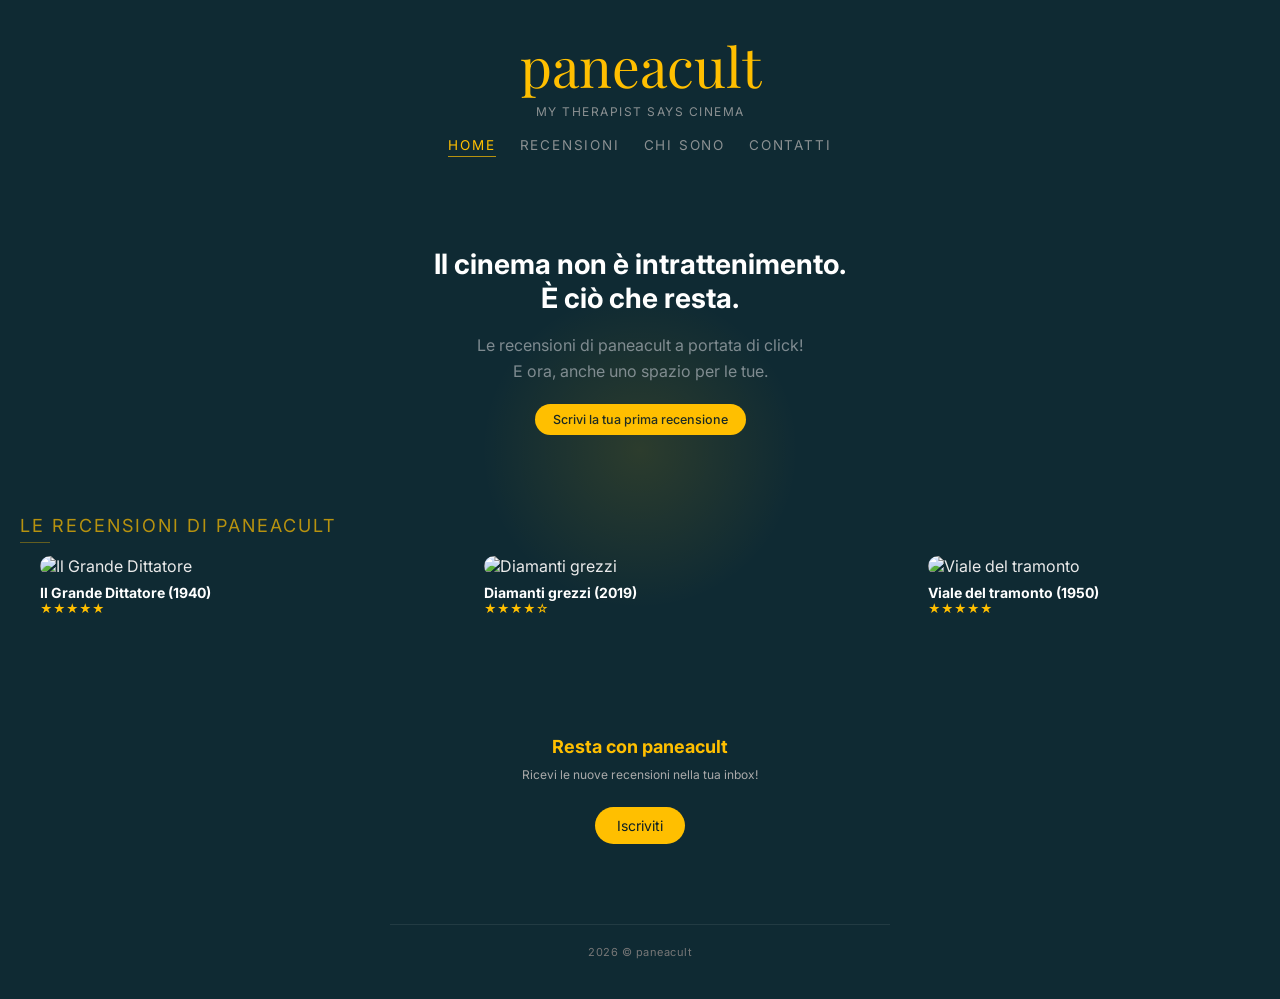
==== commit 74643f2d: "Refactor CTA section in index.html Refactor CTA section to improve structure and semantics." ====
--- a/index.html
+++ b/index.html
@@ -104,18 +104,19 @@
       </div>
     </div>
 
-    <!-- CTA (ultima card) -->
-    <a href="archivio.html" class="slide-card slide-card-cta">
-      <img src="img/cinema.png" alt="Tutte le recensioni">
+    <div class="slide-item">
+  <a href="archivio.html" class="slide-card">
+    <img src="img/cinema.png" alt="Tutte le recensioni">
+  </a>
 
-      <div class="cta-overlay">
-        <span>Tutte le recensioni</span>
-      </div>
-    </a>
+  <div class="slide-info">
+    <h3>Tutte le recensioni</h3>
+    <p>Scopri l’archivio →</p>
+  </div>
+    </div>
 
   </div>
 </div>
-
 
 <!-- NEWSLETTER -->
 <div class="container">
--- a/style.css
+++ b/style.css
@@ -150,160 +150,77 @@
   opacity: 0.5;
 }
 
-/* ===== SLIDER ===== */
+/* ===== SLIDER BASE ===== */
+
+.slider-wrapper {
+  position: relative;
+}
+
 .slider {
   display: flex;
-  gap: 24px;
-  scroll-snap-type: x mandatory;  
-  scroll-behavior: smooth;
-  padding-left: 60px;
-  padding-right: 60px;
-  padding-top: 30px !important;
+  gap: 20px;
   overflow-x: auto;
-  overflow-y: visible;
-}
-  
-.slider-wrapper {
-  width: 100vw;
-  margin-left: calc(50% - 50vw);
-  position: relative;
-  overflow: visible;
-  margin-top: 25px;
-}
-
-.slider,
-.slider-wrapper {
-  overflow: visible;
+  scroll-snap-type: x mandatory;
+
+  padding: 0 20px;
+
+  -webkit-overflow-scrolling: touch;
 }
 
 .slider::-webkit-scrollbar {
   display: none;
 }
 
-.slide-info {
-  position: absolute;
-  bottom: 0;
-  left: 0;
-  right: 0;
-font-family: 'Inter', sans-serif;
-  padding: 12px;
-background: linear-gradient(
-    to top,
-    rgba(0,0,0,0.8),
-    rgba(0,0,0,0)
-  );
-  color: white; /* 🔥 QUESTO RISOLVE */
-  z-index: 2;
-}
-
-.slide-info h3 {
-  color: #ffffff; /* 👈 bianco */
-  margin-top: 12px; /* 👈 stacca dall'immagine */
-  font-size: 18px;
-  font-weight: 600;
-}
-
-.slide-info p {
-  color: var(--gold); /* 👈 giallo */
-  margin-top: 4px;
-  font-size: 14px;
-}
-
-/* CARD */
-.slide-card {
-  flex: 0 0 420px;
-  min-width: 420px;
-  position: relative;
-  scroll-snap-align: center;
-  transform-origin: center bottom;
-  overflow: hidden;
-  border-radius: 14px;
-  opacity: 0.4;
-  transform-origin: center bottom !important;
-  transition: transform 0.4s ease, opacity 0.4s ease;
-}
-
+/* contenitore card + testo */
+.slide-item {
+  display: flex;
+  flex-direction: column;
+  gap: 8px;
+}
+
+/* card (immagine) */
+.slide-card,
 .slide-card-cta {
-  position: relative;
-  flex: 0 0 420px;
-  min-width: 420px;
+  display: block;
   border-radius: 14px;
   overflow: hidden;
-
-  cursor: pointer;
-}
-
-/* immagine */
+  position: relative;
+}
+
+/* immagini */
+.slide-card img,
 .slide-card-cta img {
   width: 100%;
   height: 100%;
   object-fit: cover;
-  transition: transform 0.4s ease, filter 0.4s ease;
-}
-
-/* overlay elegante */
+  display: block;
+}
+
+/* testo sotto */
+.slide-info h3 {
+  font-size: 14px;
+  color: white;
+  margin: 0;
+}
+
+.slide-info p {
+  font-size: 12px;
+  color: var(--gold);
+  margin: 0;
+}
+
+/* CTA overlay */
 .cta-overlay {
   position: absolute;
   inset: 0;
+
   display: flex;
-  align-items: flex-end;
-  justify-content: flex-start;
-  padding: 20px;
-  background: linear-gradient(
-    to top,
-    rgba(0,0,0,0.75),
-    rgba(0,0,0,0.2),
-    transparent
-  );
+  align-items: center;
+  justify-content: center;
+
   color: #fcc10e;
-  font-weight: 400;
-  font-size: 18px;
-  letter-spacing: 0.5px;
-  z-index: 2;
-}
-
-/* freccia */
-.cta-overlay span::after {
-  content: " →";
-  transition: transform 0.3s ease;
-  display: inline-block;
-}
-
-/* hover effetto cinema */
-.slide-card-cta:hover img {
-  transform: scale(1.08);
-  filter: brightness(0.8);
-}
-
-.slide-card-cta:hover span::after {
-  transform: translateX(6px);
-}
-
-/* IMMAGINI */
-.slide-card img {
-  aspect-ratio: 16 / 9;
-  border-radius: 14px;
-  transition: transform 0.4s ease;
-  width: 100%;
-  height: 100%;
-  object-fit: cover;
-  position: relative;
-  z-index: 1;
-  display: block;
-}
-
-.slide-card-cta:hover img {
-  transform: scale(1.05);
-}
-.slide-card:hover img {
-  transform: scale(1.08);
-}
-.slide-card.is-active,
-.slide-card-cta.is-active {
-  border-radius: 14px;
-  opacity: 1;
-  transform: scale(1.08);
-  z-index: 2;
+  font-weight: 500; /* 👈 NON grassetto */
+  font-size: 16px;
 }
 
 /* ===== BASE ===== */
@@ -1438,40 +1355,24 @@
     flex: 0 0 auto; /* 🔥 fondamentale */
   }
 
-/* ===== MOBILE SLIDER CLEAN ===== */
-
 .slider {
-  display: flex;
-  gap: 16px;
-
-  padding-left: 16px;
-  padding-right: 16px;
-
-  scroll-snap-type: x mandatory;
-  scroll-padding-left: 16px;
-  scroll-padding-right: 16px;
-}
-.slide-item {
+    padding: 0 16px;
+    gap: 16px;
+  }
+
+  .slide-item,
+  .slide-card-cta {
     flex: 0 0 85%;
-  }
-
+    scroll-snap-align: center;
+  }
+
+  /* NO effetti su mobile */
   .slide-card,
   .slide-card-cta {
-    min-width: unset;
-    width: 100%;
-  flex: 0 0 85%;   /* 👈 leggermente meno → UX migliore */
-  min-width: 85%;
-  scroll-snap-align: center;
-  opacity: 1;
-  transform: none;
-}
-
-/* feedback touch */
-.slide-card:active,
-.slide-card-cta:active {
-  transform: scale(1.02);
-}
-  
+    transform: none !important;
+    opacity: 1 !important;
+    filter: none !important;
+  }
 
   /* evita layout “schiacciato” */
 .container,
@@ -1644,96 +1545,36 @@
     flex: 0 0 auto;
 }
 
-/* ===== CINEMA DESKTOP ===== */
 .slider {
-    display: flex;
-    gap: 32px;
-    scroll-snap-type: x mandatory;
-    padding-left: 40px;
-  padding-right: 40px;
-  padding-top: 30px !important;
-  position: relative;
-  scroll-padding-left: 40px;
-scroll-padding-right: 40px;
-  scroll-behavior: smooth;
-  }
-
-  .slider::-webkit-scrollbar {
-    display: none;
-  }
-
-  .slide-card,
+    padding: 0 40px;
+    gap: 24px;
+  }
+
+  .slide-item,
   .slide-card-cta {
     flex: 0 0 420px;
     scroll-snap-align: center;
-    opacity: 0.4;
-    border-radius: 14px;
-  overflow: hidden;
-    transform: scale(0.85);
-    transition: all 0.4s ease;
-    transform-origin: center bottom !important;
-  filter: brightness(0.7);
-}
-
-  /* 👇 HOVER = PROTAGONISTA */
-  .slide-card:hover {
-    opacity: 1;
-    z-index: 2;
-    filter: brightness(1);
-    transform: none;
-  }
-
-  /* 👇 VICINE AL MOUSE */
-  .slider:hover .slide-card:not(:hover) {
-    opacity: 0.3;
-    transform: scale(0.9);
-  }
-  .slide-card img,
-  .slide-card-cta img {
-  transition: transform 0.4s ease;
-    width: 100%;
-  height: 100%;
-  object-fit: cover;
-  display: block;
-}
-
-.slide-card:hover img {
-  transform: scale(1.08);
-}
-  /* 👇 card attiva di default */
-.slide-card:first-child {
-  opacity: 1;
-  transform: none;
-  z-index: 2;
-}
-}
-body {
-background: #0f2a33;
-}
-
-/* ===== FORCE MOBILE SLIDER RESET ===== */
-@media (max-width: 768px) {
-
-.slider-wrapper {
-  width: 100% !important;
-  margin: 0 !important;
-}
-
-  .slider {
-    display: flex !important;
-    overflow-x: auto !important;
-    scroll-snap-type: x mandatory !important;
-
-    padding: 0 16px !important;
-    gap: 16px !important;
-
-    min-width: 0 !important;
   }
 
   .slide-card,
   .slide-card-cta {
-    flex: 0 0 85% !important;
-    min-width: 85% !important;
-    scroll-snap-align: center !important;
-  }
-}
+    transition: transform 0.4s ease, opacity 0.4s ease;
+  }
+
+  .slider:hover .slide-card {
+    opacity: 0.4;
+    transform: scale(0.9);
+  }
+
+  .slide-card:hover,
+  .slide-card-cta:hover {
+    opacity: 1;
+    transform: scale(1.05);
+    z-index: 2;
+  }
+
+  .slide-card:hover img,
+  .slide-card-cta:hover img {
+    transform: scale(1.08);
+  }
+}
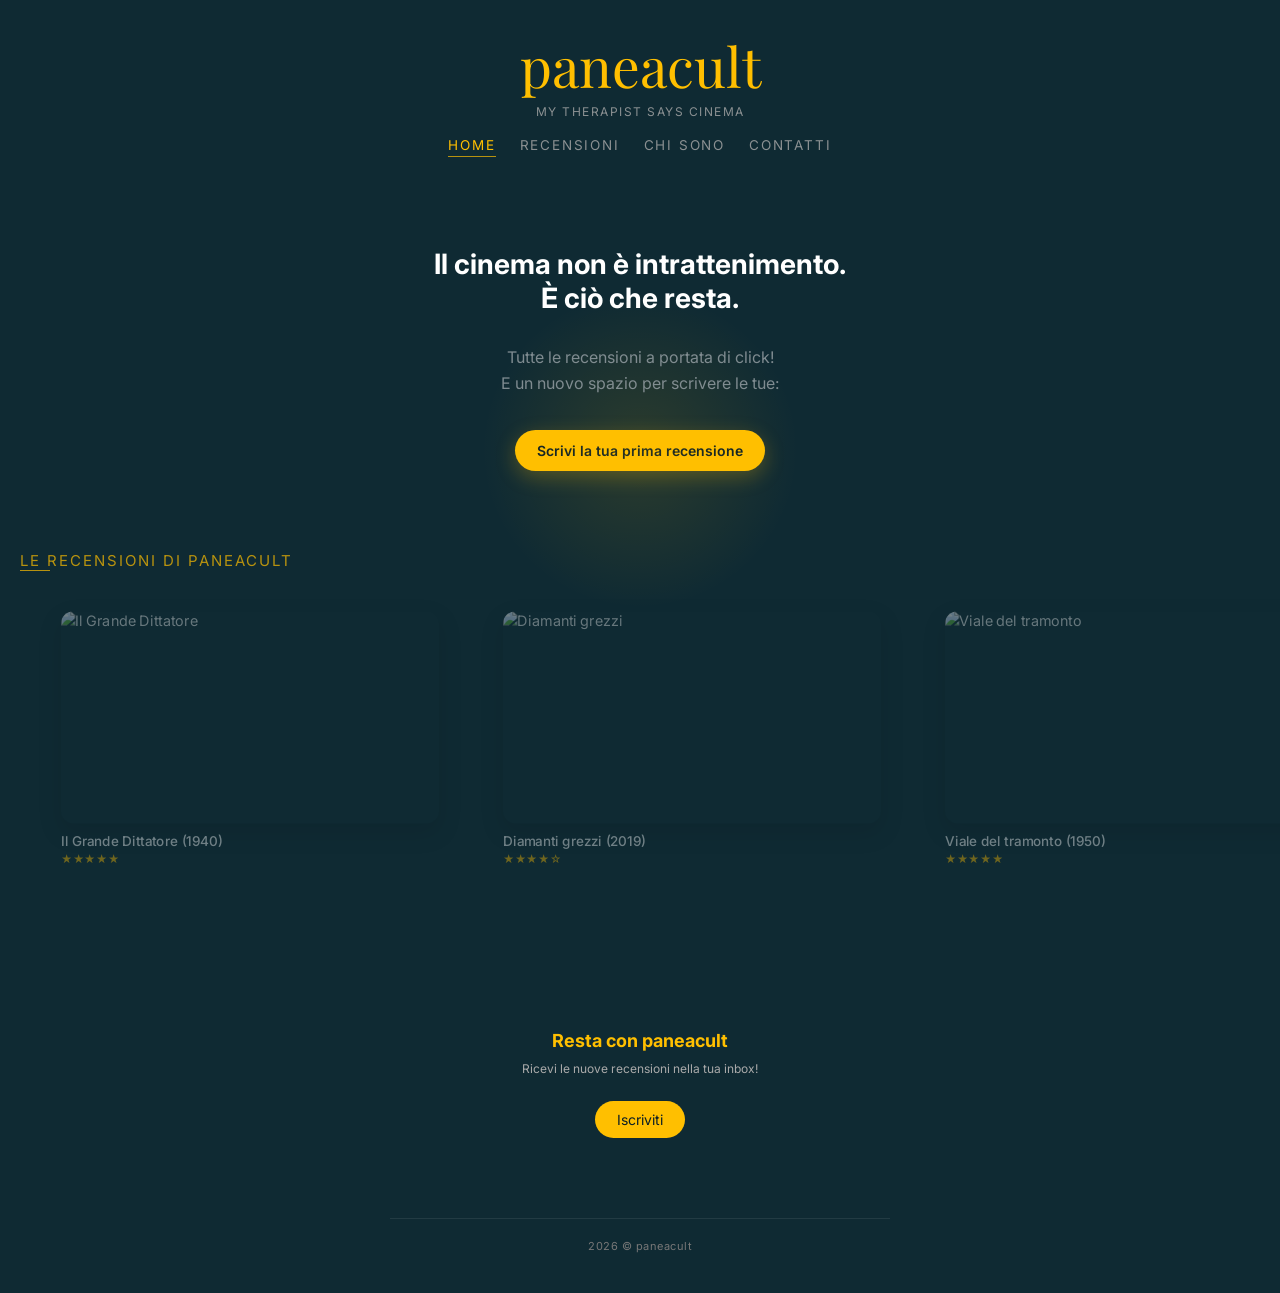
==== commit 392f1eb4: "Update hero section text in index.html" ====
--- a/index.html
+++ b/index.html
@@ -51,8 +51,8 @@
     </h1>
 
     <p class="hero-sub">
-      Le recensioni di paneacult a portata di click!<br>
-      E ora, anche uno spazio per le tue.
+      Tutte le recensioni a portata di click!<br>
+      E un nuovo spazio per scrivere le tue:
     </p>
 
     <div class="hero-cta">
@@ -64,8 +64,9 @@
 
   <p class="section-label">Le recensioni di paneacult</p>
   
-<!-- SLIDER -->
+<!-- ===== SLIDER ===== -->
 <div class="slider-wrapper">
+
   <div class="slider">
 
     <!-- CARD 1 -->
@@ -73,7 +74,6 @@
       <a href="dittatore.html" class="slide-card">
         <img src="img/dittatore.png" alt="Il Grande Dittatore">
       </a>
-
       <div class="slide-info">
         <h3>Il Grande Dittatore (1940)</h3>
         <p>★★★★★</p>
@@ -85,7 +85,6 @@
       <a href="uncut.html" class="slide-card">
         <img src="img/uncut.png" alt="Diamanti grezzi">
       </a>
-
       <div class="slide-info">
         <h3>Diamanti grezzi (2019)</h3>
         <p>★★★★☆</p>
@@ -97,27 +96,26 @@
       <a href="tramonto.html" class="slide-card">
         <img src="img/viale-del-tramonto.jpg" alt="Viale del tramonto">
       </a>
-
       <div class="slide-info">
         <h3>Viale del tramonto (1950)</h3>
         <p>★★★★★</p>
       </div>
     </div>
 
+    <!-- CARD 4 (ARCHIVIO - ORA UGUALE ALLE ALTRE) -->
     <div class="slide-item">
-  <a href="archivio.html" class="slide-card">
-    <img src="img/cinema.png" alt="Tutte le recensioni">
-  </a>
-
-  <div class="slide-info">
-    <h3>Tutte le recensioni</h3>
-    <p>Scopri l’archivio →</p>
-  </div>
+      <a href="archivio.html" class="slide-card">
+        <img src="img/cinema.png" alt="Tutte le recensioni">
+      </a>
+      <div class="slide-info">
+        <h3>Tutte le recensioni</h3>
+        <p>Scopri l’archivio →</p>
+      </div>
     </div>
 
   </div>
+
 </div>
-
 <!-- NEWSLETTER -->
 <div class="container">
   <section class="newsletter">
--- a/style.css
+++ b/style.css
@@ -39,6 +39,12 @@
 --gold: #ffbf00;
 --text: #eaeaea;
 --muted: #aaa;
+--space-xs: 6px;
+  --space-sm: 10px;
+  --space-md: 16px;
+  --space-lg: 28px;
+  --space-xl: 48px;
+  --space-xxl: 72px;
 }  
 
 .home-intro {
@@ -68,8 +74,8 @@
 
 .hero {
   text-align: center;
+  margin: var(--space-xl) auto var(--space-xl);
   padding: 0 20px;
-  margin: 20px auto 30px;
 }
 
 .hero h1 {
@@ -77,6 +83,7 @@
   color: white;
   font-size: 20px;
   line-height: 1.2;
+  margin-bottom: var(--space-md);
 }
 
 .hero p {
@@ -92,20 +99,23 @@
 
 /* sottotesto */
 .hero-sub {
-  margin-top: 18px;
   max-width: 420px;
-  font-size: 14px;
   color: #9aa3a8;
   line-height: 1.6;
   text-align: center;
+  margin-top: var(--space-sm);
+  margin-top: 14px;
+  margin-bottom: 18px;
+  font-size: 13px;
 }
 
 /* bottone */
 .hero-cta {
-  margin-top: 20px;
   display: flex;
   justify-content: center;
-}
+  margin-top: var(--space-md);
+}
+
 .hero p {
   text-align: center;
 }
@@ -113,26 +123,32 @@
 
 .hero-cta a {
   display: inline-block;
-  padding: 8px 18px;
-  font-size: 12.5px;
-  border-radius: 20px;
   background: var(--gold);
   color: #0b1f26;
-  font-weight: 500;
   text-decoration: none;
+  padding: 12px 22px;
+  font-size: 14px;
+  border-radius: 999px;
+  font-weight: 600;
+  transition: all 0.2s ease;
+  box-shadow: 0 6px 20px rgba(255,191,0,0.25);
 }
 
 .hero-cta:hover {
   transform: translateY(-2px);
   background: #ffd54a;
 }
+.hero-cta a:hover {
+  transform: translateY(-2px);
+  background: #ffd54a;
+}
 
 .section-label {
   margin-top: 60px;
 
   padding-left: 20px;
 
-  font-size: 18px;
+  font-size: 15px;
   letter-spacing: 2px;
   text-transform: uppercase;
   margin-bottom: 13px;
@@ -146,24 +162,28 @@
   width: 30px;
   height: 1px;
   background: var(--gold);
-  margin-top: 6px;
-  opacity: 0.5;
-}
-
-/* ===== SLIDER BASE ===== */
+  opacity: 0.5margin-top: var(--space-xl);
+  margin-bottom: var(--space-md);
+}
+
+
+/* ===== SLIDER ===== */
 
 .slider-wrapper {
   position: relative;
+  overflow: visible;
 }
 
 .slider {
   display: flex;
-  gap: 20px;
+  gap: 22px;
   overflow-x: auto;
   scroll-snap-type: x mandatory;
-
-  padding: 0 20px;
-
+  scroll-behavior: smooth;
+  scroll-padding: 0 40px;
+  padding-top: 20px;
+  padding: var(--space-sm) 40px var(--space-lg);
+  padding-bottom: 30px;
   -webkit-overflow-scrolling: touch;
 }
 
@@ -171,56 +191,79 @@
   display: none;
 }
 
-/* contenitore card + testo */
 .slide-item {
-  display: flex;
-  flex-direction: column;
-  gap: 8px;
-}
-
-/* card (immagine) */
-.slide-card,
-.slide-card-cta {
+  flex: 0 0 auto;
+  scroll-snap-align: center;
+}
+
+/* CARD */
+.slide-card {
   display: block;
   border-radius: 14px;
   overflow: hidden;
-  position: relative;
-}
-
-/* immagini */
-.slide-card img,
-.slide-card-cta img {
+  box-shadow: 0 10px 25px rgba(0,0,0,0.2);
+  aspect-ratio: 16 / 9;
+}
+
+.slide-card img {
   width: 100%;
   height: 100%;
   object-fit: cover;
   display: block;
-}
-
-/* testo sotto */
+  transition: transform 0.5s ease;
+}
+
+.slide-card:hover img {
+  transform: scale(1.08);
+}
+
+/* TESTO */
+.slide-info {
+  margin-top: var(--space-sm);
+  transition: transform 0.3s ease;
+}
+
 .slide-info h3 {
-  font-size: 14px;
-  color: white;
-  margin: 0;
+  font-size: 15px;
+  font-weight: 500;
+  color: #fff;
+  line-height: 1.3;
+  margin-bottom: 2px;
 }
 
 .slide-info p {
   font-size: 12px;
   color: var(--gold);
-  margin: 0;
-}
-
-/* CTA overlay */
-.cta-overlay {
-  position: absolute;
-  inset: 0;
-
-  display: flex;
-  align-items: center;
-  justify-content: center;
-
-  color: #fcc10e;
-  font-weight: 500; /* 👈 NON grassetto */
-  font-size: 16px;
+  margin-top: 2px;
+}
+
+/* SPAZIO FINALE */
+.slider::after {
+  content: "";
+  flex: 0 0 40px;
+}
+
+/* ===== CINEMA MODE ===== */
+
+/* stato base */
+.slide-item {
+  opacity: 0.4;
+  transform: scale(0.9);
+  transition: all 0.4s ease;
+}
+
+/* card attiva (hover desktop) */
+.slide-item:hover {
+  opacity: 1;
+  z-index: 2;
+}
+.slide-item:hover .slide-info {
+  transform: translateY(6px);
+}
+/* le altre quando hover su slider */
+.slider:hover .slide-item:not(:hover) {
+  opacity: 0.3;
+  transform: scale(0.92);
 }
 
 /* ===== BASE ===== */
@@ -701,6 +744,7 @@
 .newsletter {
 margin: 100px auto 80px;
 padding: 0 20px;
+margin-top: var(--space-xxl);
 text-align: center;
 }
 
@@ -1355,25 +1399,42 @@
     flex: 0 0 auto; /* 🔥 fondamentale */
   }
 
-.slider {
-    padding: 0 16px;
+      .slider {
+    padding: 0 20px;
     gap: 16px;
   }
 
-  .slide-item,
-  .slide-card-cta {
-    flex: 0 0 85%;
+  .slide-item {
+    flex: 0 0 78%; /* 👈 più elegante */
     scroll-snap-align: center;
-  }
-
-  /* NO effetti su mobile */
-  .slide-card,
-  .slide-card-cta {
+
+    opacity: 1;
+    transform: none;
+  }
+
+  .slide-card {
+    border-radius: 14px;
+    overflow: hidden;
+  }
+
+  /* niente scaling aggressivo su mobile */
+  .slide-card img {
     transform: none !important;
-    opacity: 1 !important;
-    filter: none !important;
-  }
-
+  }
+  .slide-item:active {
+  transform: scale(0.97);
+  }
+
+  .hero {
+    padding: 0 20px;
+    margin: 30px auto 20px;
+  }
+
+  .hero h1 {
+    font-size: 26px;
+    line-height: 1.2;
+    font-weight: 600;
+  }
   /* evita layout “schiacciato” */
 .container,
 .section {
@@ -1545,36 +1606,31 @@
     flex: 0 0 auto;
 }
 
-.slider {
-    padding: 0 40px;
-    gap: 24px;
-  }
-
-  .slide-item,
-  .slide-card-cta {
+.slide-item {
     flex: 0 0 420px;
-    scroll-snap-align: center;
-  }
-
-  .slide-card,
-  .slide-card-cta {
+  }
+
+/* spazio finale */
+.slider::after {
+  content: "";
+  flex: 0 0 40px;
+  }
+
+  .slide-card {
     transition: transform 0.4s ease, opacity 0.4s ease;
   }
 
-  .slider:hover .slide-card {
-    opacity: 0.4;
-    transform: scale(0.9);
-  }
-
-  .slide-card:hover,
-  .slide-card-cta:hover {
+  /* attiva */
+  .slide-card:hover {
     opacity: 1;
-    transform: scale(1.05);
     z-index: 2;
   }
-
-  .slide-card:hover img,
-  .slide-card-cta:hover img {
+  
+.slide-card img {
+  transition: transform 0.5s ease;
+}
+  
+  .slide-card:hover img {
     transform: scale(1.08);
   }
 }
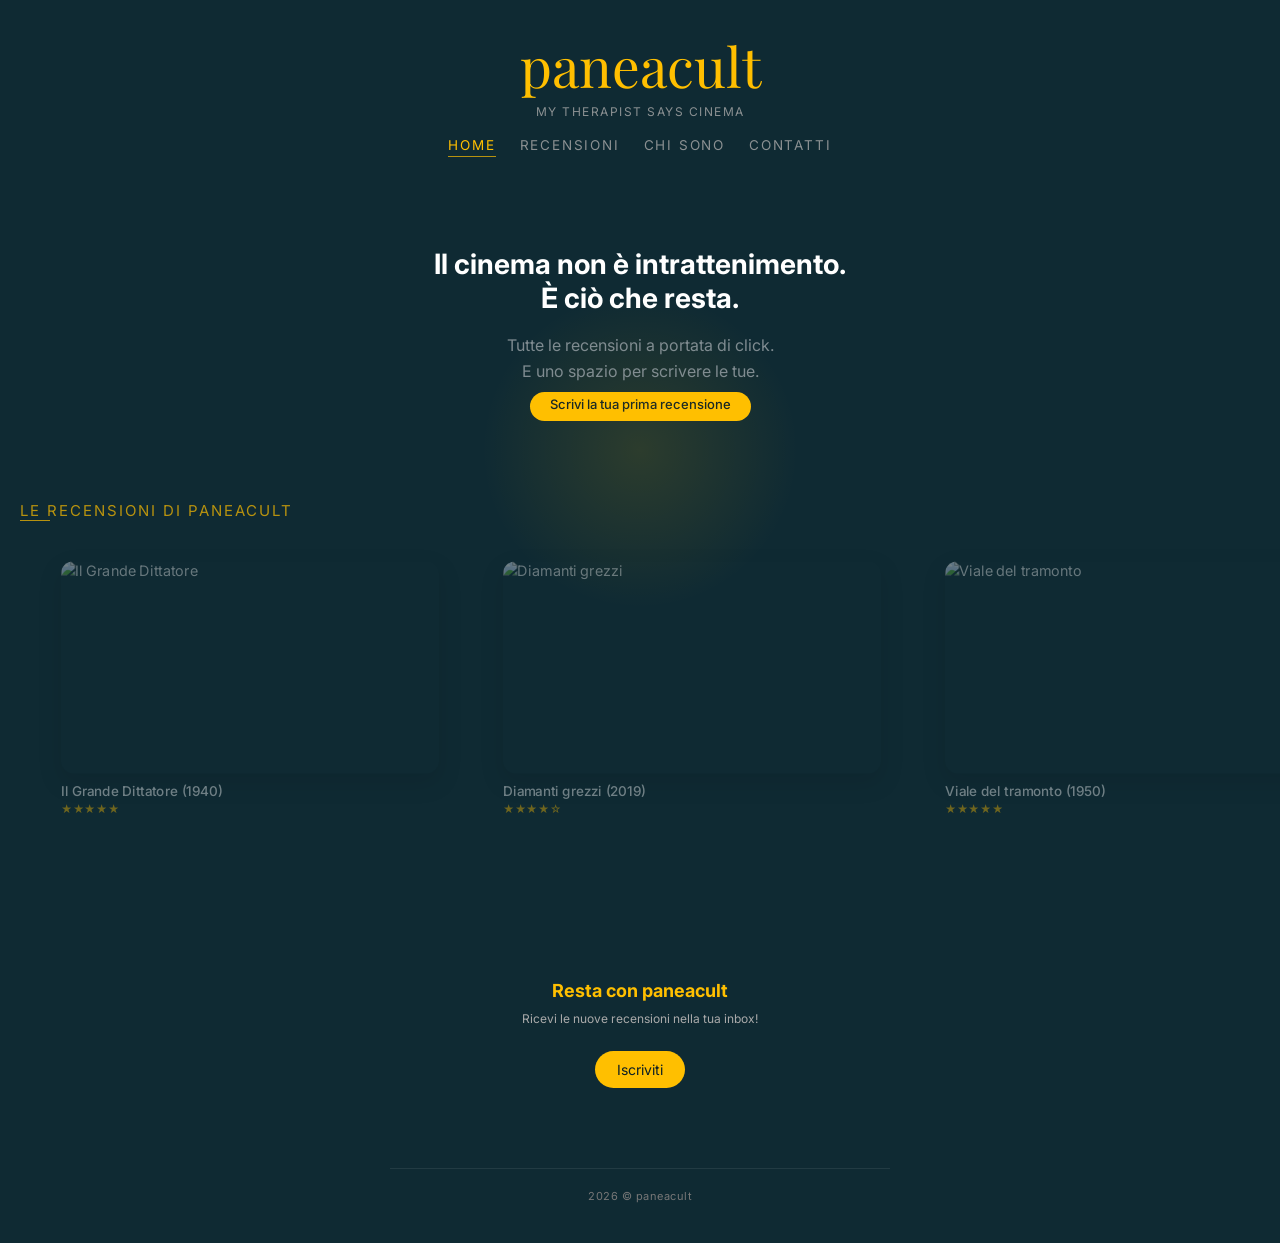
==== commit c8219936: "Refactor hero section and modify text content Updated the hero section layout and adjusted text." ====
--- a/index.html
+++ b/index.html
@@ -44,15 +44,16 @@
 <!-- BANNER -->
 
 <section class="hero">
-  <div class="container">
-  <h1>
+  <div class="hero-inner">
+
+    <h1>
       Il cinema non è intrattenimento.<br>
       È ciò che resta.
     </h1>
 
     <p class="hero-sub">
-      Tutte le recensioni a portata di click!<br>
-      E un nuovo spazio per scrivere le tue:
+      Tutte le recensioni a portata di click.<br>
+      E uno spazio per scrivere le tue.
     </p>
 
     <div class="hero-cta">
--- a/style.css
+++ b/style.css
@@ -81,9 +81,12 @@
 .hero h1 {
   text-align: center;
   color: white;
-  font-size: 20px;
-  line-height: 1.2;
   margin-bottom: var(--space-md);
+  margin-bottom: 22px;
+  font-size: 22px;
+  line-height: 1.25;
+  max-width: 380px; /* 🔥 aumenta */
+  margin: 0 auto;
 }
 
 .hero p {
@@ -99,14 +102,16 @@
 
 /* sottotesto */
 .hero-sub {
-  max-width: 420px;
   color: #9aa3a8;
   line-height: 1.6;
   text-align: center;
   margin-top: var(--space-sm);
-  margin-top: 14px;
-  margin-bottom: 18px;
+  margin-bottom: 8px;
   font-size: 13px;
+  margin-top: 18px;
+  max-width: 340px;
+  margin-left: auto;
+  margin-right: auto;
 }
 
 /* bottone */
@@ -114,30 +119,36 @@
   display: flex;
   justify-content: center;
   margin-top: var(--space-md);
+  margin-top: 0;
 }
 
 .hero p {
   text-align: center;
 }
 
-
 .hero-cta a {
-  display: inline-block;
+  display: inline-flex;
+  align-items: center;
+  justify-content: center;
+
+  padding: 6px 20px 10px 20px; /* 👈 top più leggero */
+  line-height: 1;
+  border-radius: 999px;
+
+  font-size: 13px;
+  font-weight: 500;
+
   background: var(--gold);
   color: #0b1f26;
-  text-decoration: none;
-  padding: 12px 22px;
-  font-size: 14px;
-  border-radius: 999px;
-  font-weight: 600;
+
   transition: all 0.2s ease;
-  box-shadow: 0 6px 20px rgba(255,191,0,0.25);
 }
 
 .hero-cta:hover {
   transform: translateY(-2px);
   background: #ffd54a;
 }
+
 .hero-cta a:hover {
   transform: translateY(-2px);
   background: #ffd54a;
@@ -264,6 +275,23 @@
 .slider:hover .slide-item:not(:hover) {
   opacity: 0.3;
   transform: scale(0.92);
+}
+
+
+/* ===== HOVER SOLO DESKTOP ===== */
+@media (hover: hover) and (pointer: fine) {
+
+  .slider:hover .slide-card {
+    opacity: 0.4;
+    transform: scale(0.9);
+  }
+
+  .slide-card:hover {
+    opacity: 1;
+    transform: scale(1.05);
+    z-index: 2;
+  }
+
 }
 
 /* ===== BASE ===== */
@@ -1407,7 +1435,6 @@
   .slide-item {
     flex: 0 0 78%; /* 👈 più elegante */
     scroll-snap-align: center;
-
     opacity: 1;
     transform: none;
   }
@@ -1428,13 +1455,20 @@
   .hero {
     padding: 0 20px;
     margin: 30px auto 20px;
+    text-align: center;
   }
 
   .hero h1 {
-    font-size: 26px;
-    line-height: 1.2;
-    font-weight: 600;
-  }
+  font-weight: 600;
+  font-size: 18px;   /* 👈 ridotto */
+  line-height: 1.25; /* 👈 più compatto */
+  margin: 0 auto;
+  max-width: 300px; /* 🔥 chiave */
+    }
+
+.hero-sub {
+  font-size: 8px;
+}
   /* evita layout “schiacciato” */
 .container,
 .section {
@@ -1544,7 +1578,10 @@
   }
 
   .hero h1 {
-    font-size: 28px;
+  font-size: 28px;
+  line-height: 1.2;
+  max-width: 420px; /* 🔥 QUESTO È IL SEGRETO */
+  margin: 0 auto;
   }
 
   .hero-kicker {
